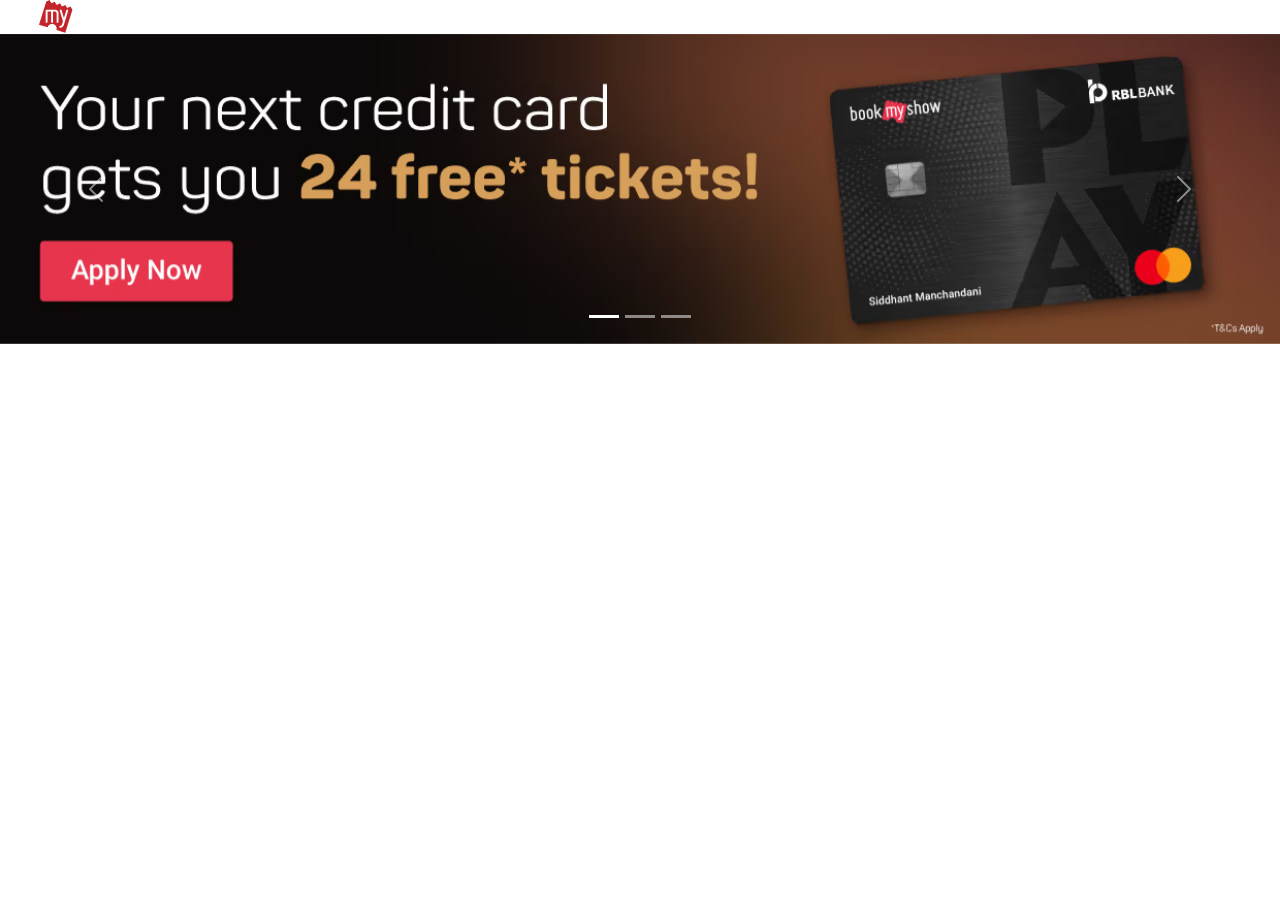
==== 15.10.24/bookmyshowclone/index.html @ 96a2f4d5 "bms work" ====
<!DOCTYPE html>
<html lang="en">
<head>
    <meta charset="UTF-8">
    <meta name="viewport" content="width=device-width, initial-scale=1.0">
      <link href="https://cdn.jsdelivr.net/npm/bootstrap@5.3.3/dist/css/bootstrap.min.css" rel="stylesheet">
  <script src="https://cdn.jsdelivr.net/npm/bootstrap@5.3.3/dist/js/bootstrap.bundle.min.js"></script>
    <title>Document</title>
</head>
<body bgcolor="black">
    <img src="images/logo.svg" alt="">
    <!-- Carousel -->
<div id="demo" class="carousel slide" data-bs-ride="carousel">

  <!-- Indicators/dots -->
  <div class="carousel-indicators">
    <button type="button" data-bs-target="#demo" data-bs-slide-to="0" class="active"></button>
    <button type="button" data-bs-target="#demo" data-bs-slide-to="1"></button>
    <button type="button" data-bs-target="#demo" data-bs-slide-to="2"></button>
  </div>
  
  <!-- The slideshow/carousel -->
  <div class="carousel-inner">
    <div class="carousel-item active">
      <img src="images/car1.jpg" alt="Los Angeles" class="d-block" style="width:100%">
    </div>
    <div class="carousel-item">
      <img src="images/car2.jpg" alt="Chicago" class="d-block" style="width:100%">
    </div>
    <div class="carousel-item">
      <img src="images/car3.jpg" alt="New York" class="d-block" style="width:100%">
    </div>
  </div>
  
  <!-- Left and right controls/icons -->
  <button class="carousel-control-prev" type="button" data-bs-target="#demo" data-bs-slide="prev">
    <span class="carousel-control-prev-icon"></span>
  </button>
  <button class="carousel-control-next" type="button" data-bs-target="#demo" data-bs-slide="next">
    <span class="carousel-control-next-icon"></span>
  </button>
</div>

</body>
</html>
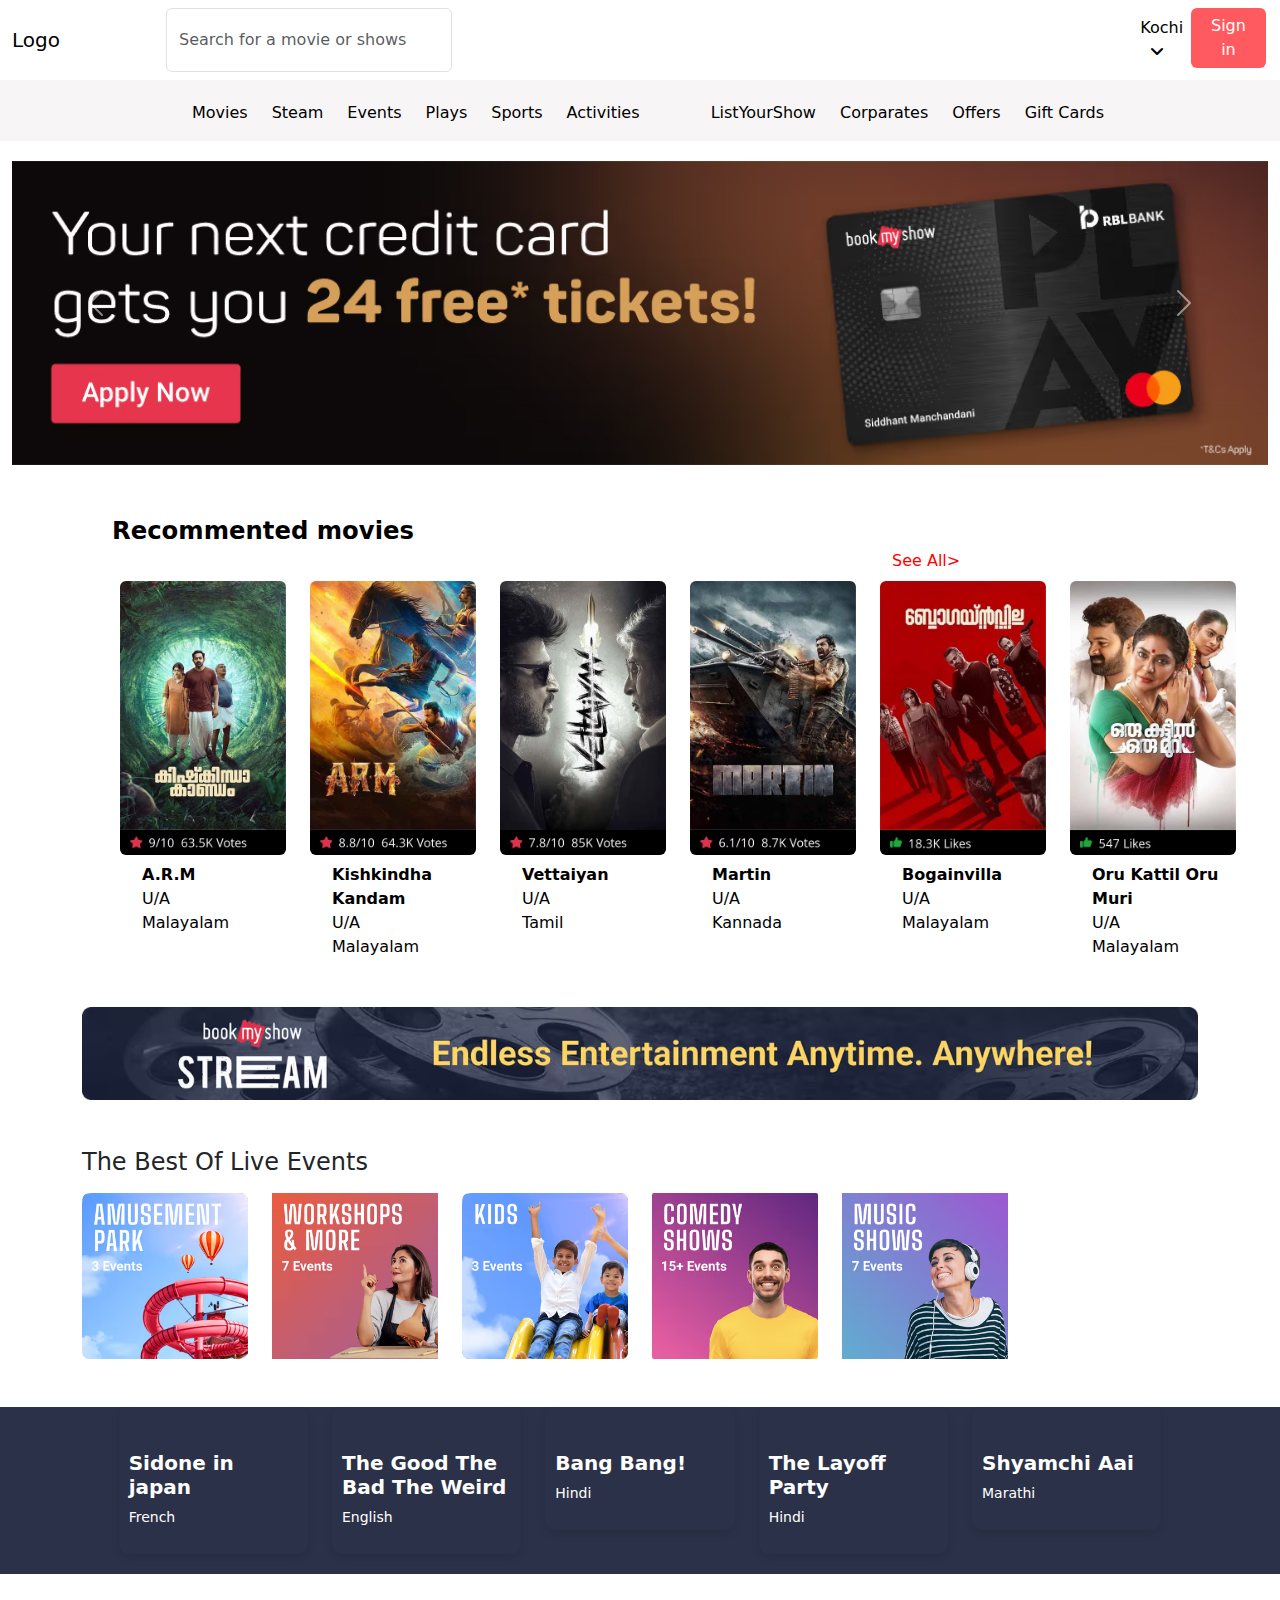
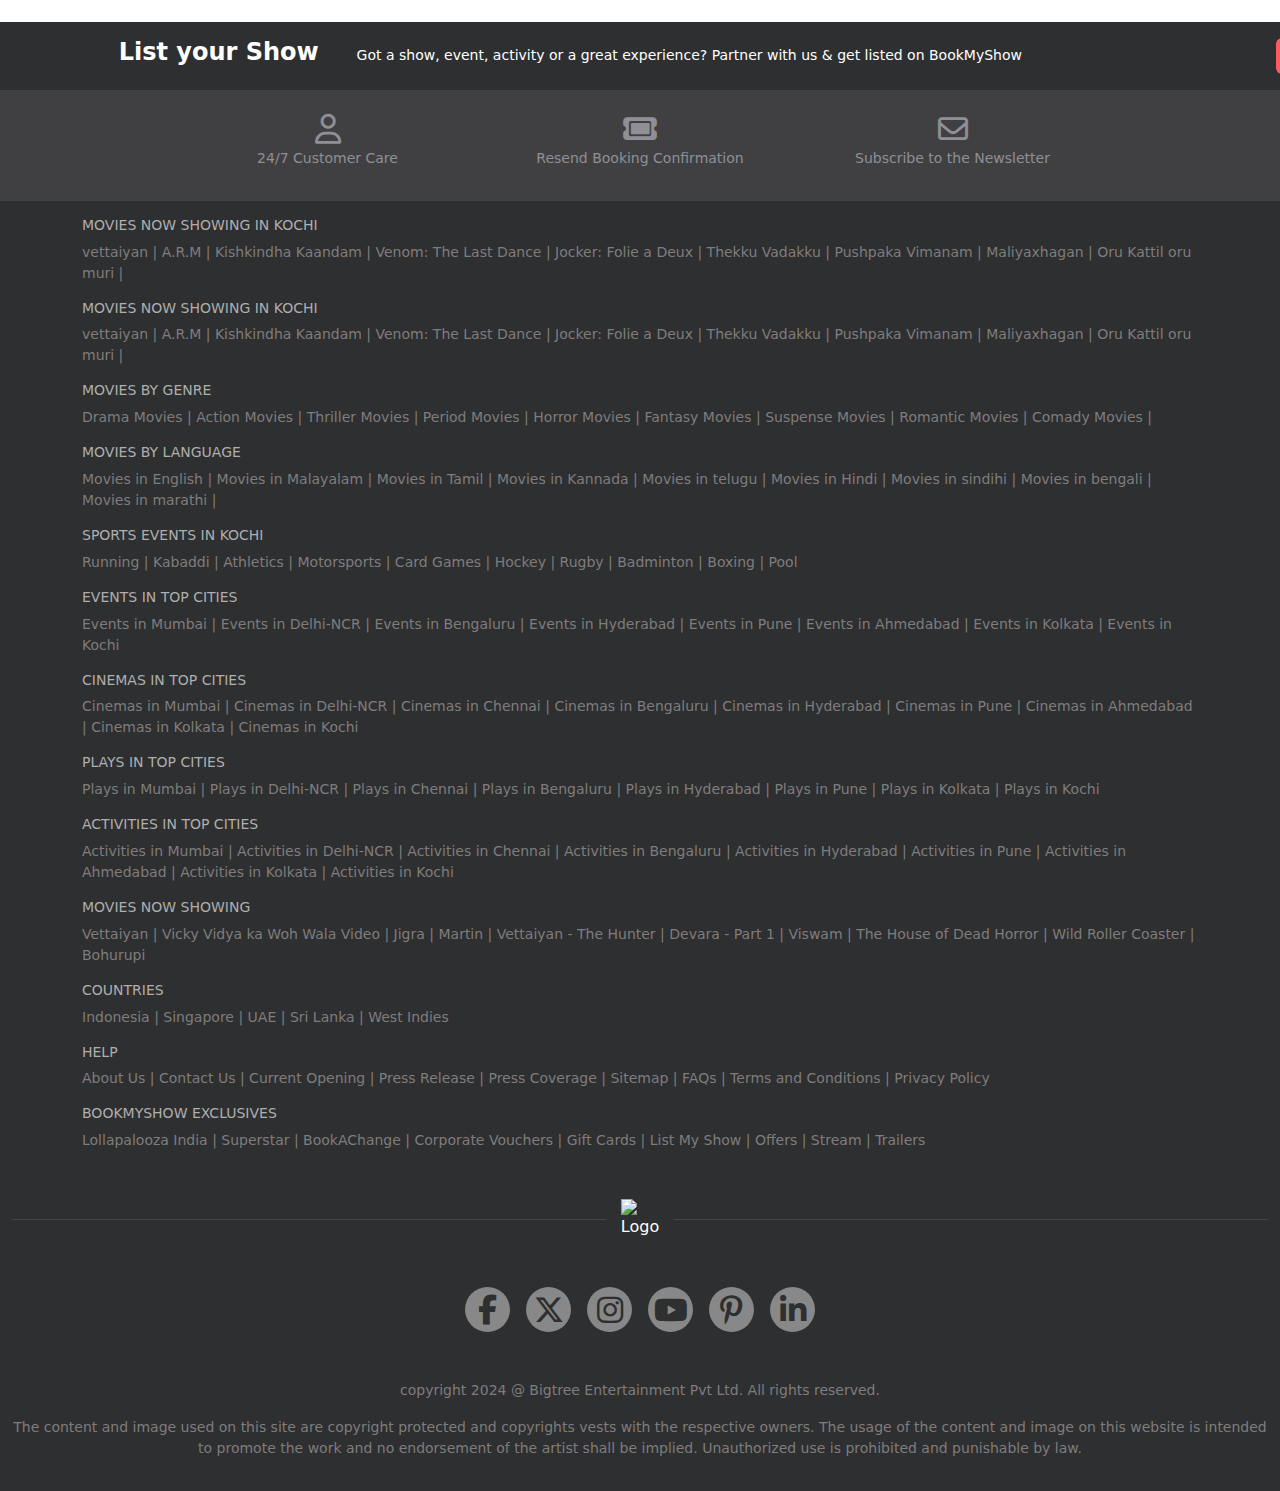
==== commit 3e25d1a7: "bms work" ====
--- a/15.10.24/bookmyshowclone/index.html
+++ b/15.10.24/bookmyshowclone/index.html
@@ -3,36 +3,112 @@
 <head>
     <meta charset="UTF-8">
     <meta name="viewport" content="width=device-width, initial-scale=1.0">
-      <link href="https://cdn.jsdelivr.net/npm/bootstrap@5.3.3/dist/css/bootstrap.min.css" rel="stylesheet">
-  <script src="https://cdn.jsdelivr.net/npm/bootstrap@5.3.3/dist/js/bootstrap.bundle.min.js"></script>
-    <title>Document</title>
+    <title>BOOK MY SHOW DEMO</title>
+    <link href="https://cdn.jsdelivr.net/npm/bootstrap@5.3.3/dist/css/bootstrap.min.css" rel="stylesheet">
+
+    <script src="https://cdn.jsdelivr.net/npm/bootstrap@5.3.3/dist/js/bootstrap.bundle.min.js"></script>
+    
+    <link rel="stylesheet" href="https://cdnjs.cloudflare.com/ajax/libs/font-awesome/6.6.0/css/all.min.css">
+
+    <link rel="stylesheet" href="./style.css">
 </head>
-<body bgcolor="black">
-    <img src="images/logo.svg" alt="">
-    <!-- Carousel -->
-<div id="demo" class="carousel slide" data-bs-ride="carousel">
-
-  <!-- Indicators/dots -->
-  <div class="carousel-indicators">
-    <button type="button" data-bs-target="#demo" data-bs-slide-to="0" class="active"></button>
-    <button type="button" data-bs-target="#demo" data-bs-slide-to="1"></button>
-    <button type="button" data-bs-target="#demo" data-bs-slide-to="2"></button>
-  </div>
-  
-  <!-- The slideshow/carousel -->
+<body>
+
+<nav class="navbar navbar-expand-sm navbar-dark bg-gray">
+  <div class="container-fluid">
+    <a class="navbar-brand" href="javascript:void(0)" style="color:black">Logo</a>
+    <button class="navbar-toggler" type="button" data-bs-toggle="collapse" data-bs-target="#mynavbar">
+      <span class="navbar-toggler-icon"></span>
+    </button>
+    <div class="collapse navbar-collapse" id="mynavbar">
+      <ul class="navbar-nav me-auto">
+        <form class="d-flex" style="width:400px;padding-left: 90px;">
+          <input class="form-control me-2" type="text" placeholder="Search for a movie or shows">
+        </form>
+        <li class="nav-item">
+          <a class="nav-link" href="javascript:void(0)"  style="color:black;padding-left: 680px;">Kochi<i class="fa-solid fa-angle-down" style="padding-left: 10px;"></i></a>
+        </li>
+      <div style="padding-right:20px">
+      <button class="btn btn-danger" type="button">Sign in</button>
+      </div>
+      <div><i class="fa-solid fa-bars"></i></div>
+    </ul>
+    </div>
+  </div>
+</nav>
+
+<nav id="nav2" class=" second-navbar d-none d-md-block" style="background-color: rgb(247, 245, 245);">
+  <div id="navrow" class="row container  pt-2">
+      <div class="col-auto ">
+          <a class="text-decoration-none" href="#">
+              <p class="text-black">Movies</p>
+          </a>
+      </div>
+      <div class="col-auto">
+          <a class="text-decoration-none" href="#">
+              <p class="text-black">Steam</p>
+          </a>
+      </div>
+      <div class="col-auto">
+          <a class="text-decoration-none" href="#">
+              <p class="text-black">Events</p>
+          </a>
+      </div>
+      <div class="col-auto">
+          <a class="text-decoration-none" href="#">
+              <p class="text-black">Plays</p>
+          </a>
+      </div>
+      <div class="col-auto">
+          <a class="text-decoration-none" href="#">
+              <p class="text-black">Sports</p>
+          </a>
+      </div>
+      <div class="col-auto">
+          <a class="text-decoration-none" href="#">
+              <p class="text-black">Activities</p>
+          </a>
+      </div>
+
+
+      <div id="navrow2" class="col-auto ms-auto">
+          <a class="text-decoration-none" href="#">
+              <p class="text-black">ListYourShow</p>
+          </a>
+      </div>
+      <div class="col-auto">
+          <a class="text-decoration-none" href="#">
+              <p class="text-black">Corparates</p>
+          </a>
+      </div>
+      <div class="col-auto">
+          <a class="text-decoration-none" href="#">
+              <p class="text-black">Offers</p>
+          </a>
+      </div>
+      <div class="col-auto">
+          <a class="text-decoration-none" href="#">
+              <p class="text-black">Gift Cards</p>
+          </a>
+      </div>
+  </div>
+</nav>
+
+
+<div id="demo" class="carousel slide container-fluid rounded-carousel" data-bs-ride="carousel" data-bs-interval="1500" style="width: 100%;padding-top: 20px;">
+
   <div class="carousel-inner">
     <div class="carousel-item active">
-      <img src="images/car1.jpg" alt="Los Angeles" class="d-block" style="width:100%">
+      <img src="./images/cor1.jpg" alt="#1" class="d-block" style="width:100%">
     </div>
     <div class="carousel-item">
-      <img src="images/car2.jpg" alt="Chicago" class="d-block" style="width:100%">
+      <img src="./images/cor2.jpg" alt="#2" class="d-block" style="width:100%">
     </div>
     <div class="carousel-item">
-      <img src="images/car3.jpg" alt="New York" class="d-block" style="width:100%">
+      <img src="./images/cor3.jpg" alt="#3" class="d-block" style="width:100%">
     </div>
   </div>
   
-  <!-- Left and right controls/icons -->
   <button class="carousel-control-prev" type="button" data-bs-target="#demo" data-bs-slide="prev">
     <span class="carousel-control-prev-icon"></span>
   </button>
@@ -41,5 +117,329 @@
   </button>
 </div>
 
+<div class="container container-fluid mt-5 my-5" style="margin-left: 100px;">
+  <b id="text" class="text-black" style="font-size: 1.9vw;">Recommented movies</b>
+  <a href="" style="padding-left: 780px;text-decoration: none;color: red;">See All></a>
+    <div class="row ">
+      <div class="col-md-2">
+        <a href="sec.html"><img src="./images/mv1.jpg" class="rounded img-fluid m-2" width="100%" alt=""></a>
+        <a href="" style="text-decoration: none;color: black;"><figcaption style="padding-left: 30px;"><b>A.R.M</b> <br> U/A <br> Malayalam</figcaption></a>
+      </div>
+      <div class="col-md-2" >
+        <a href="#"><img src="./images/mv2.jpg" class="rounded img-fluid m-2" width="100%" alt=""></a>
+        <a href="" style="text-decoration: none;color: black;"><figcaption style="padding-left: 30px;"><b>Kishkindha Kandam</b> <br> U/A <br> Malayalam</figcaption></a>
+      </div>
+      <div class="col-md-2">
+        <a href="#"><img src="./images/mv3.jpg" class="rounded img-fluid m-2" width="100%" alt=""></a>
+        <a href="" style="text-decoration: none;color: black;"><figcaption style="padding-left: 30px;"><b>Vettaiyan</b> <br> U/A <br> Tamil</figcaption></a>
+      </div>
+      <div class="col-md-2">
+        <a href="#"><img src="./images/mv4.jpg" class="rounded img-fluid m-2" width="100%" alt=""></a>
+        <a href="" style="text-decoration: none;color: black;"><figcaption style="padding-left: 30px;"><b>Martin</b> <br> U/A <br> Kannada</figcaption></a>
+      </div>
+      <div class="col-md-2">
+        <a href="#"><img src="./images/mv5.jpg" class="rounded img-fluid m-2" width="100%" alt=""></a>
+        <a href="" style="text-decoration: none;color: black;"><figcaption style="padding-left: 30px;"><b>Bogainvilla</b> <br> U/A <br> Malayalam</figcaption></a>
+      </div>
+      <div class="col-md-2">
+        <a href="#"><img src="./images/mv6.avif" class="rounded img-fluid m-2" width="100%" alt=""></a>
+        <a href="" style="text-decoration: none;color: black;"><figcaption style="padding-left: 30px;"><b>Oru Kattil Oru Muri</b> <br> U/A <br> Malayalam</figcaption></a>
+      </div>
+    </div> 
+</div>
+
+ <div class="container container-fluid my-4">
+  <img class="img-fluid" src="images/stream.png" alt="">
+</div>
+<div class="container container-fluid my-5">
+  <h4>The Best Of Live Events</h4>
+  <div class="row">
+      <div class="col-md-2 mt-2" >
+          <img width="100%" src="images/best1.avif" alt="">
+      </div>
+      <div class="col-md-2 mt-2">
+          <img width="100%" src="images/best2.avif" alt="">
+      </div>
+      <div class="col-md-2 mt-2">
+          <img width="100%" src="images/best3.avif" alt="">
+      </div>
+      <div class="col-md-2 mt-2">
+          <img width="100%" src="images/best4.avif" alt="">
+      </div>
+      <div class="col-md-2 mt-2">
+          <img width="100%" src="images/best5.avif" alt="">
+      </div>
+  </div>
+</div>
+<div id="premi" class="container-fluid my-5 d-flex flex-column ">
+  <img id="pre" class="img-fluid" src="images/prem.png" alt="">
+
+  <div class="row justify-content-center">
+      <div class="col-md-2">
+          <div class="movie-card">
+              <img src="img/pr1.avif" alt="">
+              <div id="mov" class="movie-details">
+                  <h5 class="movie-title">Sidone in japan</h5>
+                  <p id="mov" class="movie-genre">French</p>
+              </div>
+          </div>
+      </div>
+      <div class="col-md-2">
+          <div class="movie-card">
+              <img src="img/pr2.avif" alt="">
+              <div  class="movie-details">
+                  <h5 id="mov" class="movie-title">The Good The Bad The Weird</h5>
+                  <p id="mov" class="movie-genre">English</p>
+              </div>
+          </div>
+      </div>
+      <div class="col-md-2">
+          <div class="movie-card">
+              <img src="img/pr3.avif" alt="">
+              <div class="movie-details">
+                  <h5 id="mov" class="movie-title">Bang Bang!</h5>
+                  <p id="mov" class="movie-genre">Hindi</p>
+              </div>
+          </div>
+      </div>
+      <div class="col-md-2">
+          <div class="movie-card">
+              <img src="img/pr4.avif" alt="">
+              <div class="movie-details">
+                  <h5 id="mov" class="movie-title">The Layoff Party</h5>
+                  <p id="mov" class="movie-genre">Hindi</p>
+              </div>
+          </div>
+      </div>
+      <div class="col-md-2">
+          <div class="movie-card">
+              <img src="img/pr5.avif" alt="">
+              <div class="movie-details">
+                  <h5 id="mov" class="movie-title">Shyamchi Aai</h5>
+                  <p id="mov" class="movie-genre">Marathi</p>
+              </div>
+          </div>
+      </div>
+  </div>
+</div>
+
+
+<footer style="overflow-y: hidden;" class="footer py-3 d-none d-md-block">
+  <div class="container-fluid">
+    <div class="row justify-content-center text-center text-md-start">
+      <div class="col-md-10">
+        <p class="text-white" style="white-space: nowrap;">
+          <a href="#" class=" footer-logo text-white fw-bold text-decoration-none"><img src="img/icon1.png" alt="">List your Show &nbsp; &nbsp;</a> 
+          Got a show, event, activity or a great experience? Partner with us & get listed on BookMyShow 
+          <a id="contact"  href="#" class="btn btn-danger ">Contact today! </a>
+      </p>
+      </div>
+
+<div id="row" class="row justify-content-center">
+  <div class="icon-box col-12 col-md-4 col-lg-3 mb-3 text-center ">
+    <i style="font-size: 30px;padding-top: 20px;" class="fa-regular fa-user fa-xm my-1 "></i>
+    <p class="">24/7 Customer Care</p>
+  </div>
+  <div class="icon-box col-12 col-md-4 col-lg-3 mb-3 text-center">
+    <i style="font-size: 30px;padding-top: 20px;" class="fa-solid fa-ticket my-1"></i>
+    <p >Resend Booking Confirmation</p>
+  </div>
+  <div class="icon-box col-12 col-md-4 col-lg-3 mb-3 text-center">
+    <i style="font-size: 30px;padding-top: 20px;" class="fa-regular fa-envelope my-1"></i>
+    <p >Subscribe to the Newsletter</p>
+  </div>
+</div>
+</div>
+<div class="container mt-3">
+<h4 id="heading">MOVIES NOW SHOWING IN KOCHI</h4>
+<p class="para"><a id="text1" href="">vettaiyan</a> |
+<a id="text1" href="">A.R.M</a> |
+<a id="text1" href="">Kishkindha Kaandam</a> |
+<a id="text1" href="">Venom: The Last Dance</a> |
+<a id="text1" href="">Jocker: Folie a Deux</a> |
+<a id="text1" href="">Thekku Vadakku</a> |
+<a id="text1" href="">Pushpaka Vimanam</a> |
+<a id="text1" href="">Maliyaxhagan</a> |
+<a id="text1" href="">Oru Kattil oru muri</a> |
+</p>
+</div>
+<div class="container mt-3">
+<h4 id="heading">MOVIES NOW SHOWING IN KOCHI</h4>
+<p class="para"><a id="text1" href="">vettaiyan</a> |
+<a id="text1" href="">A.R.M</a> |
+<a id="text1" href="">Kishkindha Kaandam</a> |
+<a id="text1" href="">Venom: The Last Dance</a> |
+<a id="text1" href="">Jocker: Folie a Deux</a> |
+<a id="text1" href="">Thekku Vadakku</a> |
+<a id="text1" href="">Pushpaka Vimanam</a> |
+<a id="text1" href="">Maliyaxhagan</a> |
+<a id="text1" href="">Oru Kattil oru muri</a> |
+</p>
+</div>
+<div class="container mt-3">
+<h4 id="heading">MOVIES BY GENRE</h4>
+<p class="para"><a id="text1" href="">Drama Movies</a> |
+<a id="text1" href="">Action Movies</a> |
+<a id="text1" href="">Thriller Movies</a> |
+<a id="text1" href="">Period Movies</a> |
+<a id="text1" href="">Horror Movies</a> |
+<a id="text1" href="">Fantasy Movies</a> |
+<a id="text1" href="">Suspense Movies</a> |
+<a id="text1" href="">Romantic Movies</a> |
+<a id="text1" href="">Comady Movies</a> |
+</p>
+</div>
+<div class="container mt-3">
+<h4 id="heading">MOVIES BY LANGUAGE</h4>
+<p class="para"><a id="text1" href="">Movies in English</a> |
+<a id="text1" href="">Movies in Malayalam</a> |
+<a id="text1" href="">Movies in Tamil</a> |
+<a id="text1" href="">Movies in Kannada</a> |
+<a id="text1" href="">Movies in telugu</a> |
+<a id="text1" href="">Movies in Hindi</a> |
+<a id="text1" href="">Movies in sindihi</a> |
+<a id="text1" href="">Movies in bengali</a> |
+<a id="text1" href="">Movies in marathi</a> |
+</p>
+</div>
+<div class="container mt-3">
+<h4 id="heading">SPORTS EVENTS IN KOCHI</h4>
+<p class="para">
+  <a href="" id="text1">Running</a> |
+  <a href="" id="text1">Kabaddi</a> |
+  <a href="" id="text1">Athletics</a> |
+  <a href="" id="text1">Motorsports</a> |
+  <a href="" id="text1">Card Games</a> |
+  <a href="" id="text1">Hockey</a> |
+  <a href="" id="text1">Rugby</a> |
+  <a href="" id="text1">Badminton</a> |
+  <a href="" id="text1">Boxing</a> |
+  <a href="" id="text1">Pool</a>
+</p>
+
+<h4 id="heading">EVENTS IN TOP CITIES</h4>
+<p class="para">
+  <a href="" id="text1">Events in Mumbai</a> |
+  <a href="" id="text1">Events in Delhi-NCR</a> |
+  <a href="" id="text1">Events in Bengaluru</a> |
+  <a href="" id="text1">Events in Hyderabad</a> |
+  <a href="" id="text1">Events in Pune</a> |
+  <a href="" id="text1">Events in Ahmedabad</a> |
+  <a href="" id="text1">Events in Kolkata</a> |
+  <a href="" id="text1">Events in Kochi</a>
+</p>
+
+<h4 id="heading">CINEMAS IN TOP CITIES</h4>
+<p class="para">
+  <a href="" id="text1">Cinemas in Mumbai</a> |
+  <a href="" id="text1">Cinemas in Delhi-NCR</a> |
+  <a href="" id="text1">Cinemas in Chennai</a> |
+  <a href="" id="text1">Cinemas in Bengaluru</a> |
+  <a href="" id="text1">Cinemas in Hyderabad</a> |
+  <a href="" id="text1">Cinemas in Pune</a> |
+  <a href="" id="text1">Cinemas in Ahmedabad</a> |
+  <a href="" id="text1">Cinemas in Kolkata</a> |
+  <a href="" id="text1">Cinemas in Kochi</a>
+</p>
+
+<h4 id="heading">PLAYS IN TOP CITIES</h4>
+<p class="para">
+  <a href="" id="text1">Plays in Mumbai</a> |
+  <a href="" id="text1">Plays in Delhi-NCR</a> |
+  <a href="" id="text1">Plays in Chennai</a> |
+  <a href="" id="text1">Plays in Bengaluru</a> |
+  <a href="" id="text1">Plays in Hyderabad</a> |
+  <a href="" id="text1">Plays in Pune</a> |
+  <a href="" id="text1">Plays in Kolkata</a> |
+  <a href="" id="text1">Plays in Kochi</a>
+</p>
+
+<h4 id="heading">ACTIVITIES IN TOP CITIES</h4>
+<p class="para">
+  <a href="" id="text1">Activities in Mumbai</a> |
+  <a href="" id="text1">Activities in Delhi-NCR</a> |
+  <a href="" id="text1">Activities in Chennai</a> |
+  <a href="" id="text1">Activities in Bengaluru</a> |
+  <a href="" id="text1">Activities in Hyderabad</a> |
+  <a href="" id="text1">Activities in Pune</a> |
+  <a href="" id="text1">Activities in Ahmedabad</a> |
+  <a href="" id="text1">Activities in Kolkata</a> |
+  <a href="" id="text1">Activities in Kochi</a>
+</p>
+
+<h4 id="heading">MOVIES NOW SHOWING</h4>
+<p class="para">
+  <a href="" id="text1">Vettaiyan</a> |
+  <a href="" id="text1">Vicky Vidya ka Woh Wala Video</a> |
+  <a href="" id="text1">Jigra</a> |
+  <a href="" id="text1">Martin</a> |
+  <a href="" id="text1">Vettaiyan - The Hunter</a> |
+  <a href="" id="text1">Devara - Part 1</a> |
+  <a href="" id="text1">Viswam</a> |
+  <a href="" id="text1">The House of Dead Horror</a> |
+  <a href="" id="text1">Wild Roller Coaster</a> |
+  <a href="" id="text1">Bohurupi</a>
+</p>
+
+<h4 id="heading">COUNTRIES</h4>
+<p class="para">
+  <a href="" id="text1">Indonesia</a> |
+  <a href="" id="text1">Singapore</a> |
+  <a href="" id="text1">UAE</a> |
+  <a href="" id="text1">Sri Lanka</a> |
+  <a href="" id="text1">West Indies</a>
+</p>
+
+<h4 id="heading">HELP</h4>
+<p class="para">
+  <a href="" id="text1">About Us</a> |
+  <a href="" id="text1">Contact Us</a> |
+  <a href="" id="text1">Current Opening</a> |
+  <a href="" id="text1">Press Release</a> |
+  <a href="" id="text1">Press Coverage</a> |
+  <a href="" id="text1">Sitemap</a> |
+  <a href="" id="text1">FAQs</a> |
+  <a href="" id="text1">Terms and Conditions</a> |
+  <a href="" id="text1">Privacy Policy</a>
+</p>
+
+<h4 id="heading">BOOKMYSHOW EXCLUSIVES</h4>
+<p class="para">
+  <a href="" id="text1">Lollapalooza India</a> |
+  <a href="" id="text1">Superstar</a> |
+  <a href="" id="text1">BookAChange</a> |
+  <a href="" id="text1">Corporate Vouchers</a> |
+  <a href="" id="text1">Gift Cards</a> |
+  <a href="" id="text1">List My Show</a> |
+  <a href="" id="text1">Offers</a> |
+  <a href="" id="text1">Stream</a> |
+  <a href="" id="text1">Trailers</a>
+</p>
+</div>
+<div class="line mt-5">
+<hr class="left-line">
+<img src="img/logo.svg" alt="Logo" class="logo">
+<hr class="right-line">
+</div>
+<div class=" social mt-5 d-flex justify-content-center ">
+<i id="social1" class="fa-brands fa-facebook-f mx-2"></i>
+  <i id="social1" class="fa-brands fa-x-twitter mx-2"></i>
+  <i id="social1" class="fa-brands fa-instagram mx-2"></i>
+  <i id="social1" class="fa-brands fa-youtube mx-2"></i>
+  <i id="social1" class="fa-brands fa-pinterest-p mx-2"></i>
+  <i id="social1" class="fa-brands fa-linkedin-in mx-2"></i>
+</p>
+</div>
+
+<div class="text-center  ">
+<p id="text2" class="mt-5 ">copyright 2024 @ Bigtree Entertainment Pvt Ltd. All rights reserved.</p>
+<p id="text2">The content and image used on this site are copyright protected and copyrights vests with the respective owners. The usage of the content and image on this website is intended to promote the work and no endorsement of the
+  artist shall be implied. Unauthorized use is prohibited and punishable by law.
+</p>
+
+</div>
+  </div>
+</footer>
+
 </body>
 </html>--- a/15.10.24/bookmyshowclone/style.css
+++ b/15.10.24/bookmyshowclone/style.css
@@ -0,0 +1,381 @@
+#navbar{
+    background-color: #eeeded;
+}
+#logo{
+    padding-left: 45%;    
+}
+#login{
+    position: absolute;
+    right: 15%;
+}
+#canva{
+    position: absolute;
+    right: 8%;
+}
+#kochi{
+    position: absolute;
+    right: 23%;
+}
+#search{
+    width: 100%;
+    height: 100%;
+    display: block;
+    border-radius: 5px;
+}
+#slogo{
+    position: absolute;
+    top: 20px;
+    left: 409px;
+    border: none;
+}
+#droplogo{
+    position: absolute;
+    top: 20px;
+    left: 13px;
+    border: none;
+}
+.text-black{
+    text-decoration: none;
+}
+#gift{
+    box-shadow: 0 5px 4px 0 rgba(0, 0, 0, 0.2), 0px 1px 0px 0 rgba(0, 0, 0, 0.19);
+}
+#noti:hover{
+    background-color: #eeeded;
+}
+#order{
+    color:rgba(0, 0, 0, 0.308);
+}
+#nav2{
+    background-color: rgb(245,245,245);
+    padding-top: 1%;
+}
+#navrow{
+    padding-left: 15%;
+}
+#rec{
+    margin-left: 14%;
+}
+#rev{
+    padding-right: 11115px;
+}
+.movie-card {
+    border-radius: 10px;
+    overflow: hidden;
+    margin-bottom: 20px;
+    position: relative;
+    box-shadow: 0 4px 8px rgba(0, 0, 0, 0.1);
+}
+.movie-card img {
+    width: 100%;
+    height: auto;
+    border-bottom: 3px solid #f8f9fa;
+}
+.movie-details {
+    padding: 10px;
+}
+.movie-title {
+    font-weight: bold;
+    margin-top: 10px;
+    text-decoration: none;
+}
+.movie-genre {
+    color: #6c757d;
+    font-size: 14px;
+    text-decoration: none;
+
+}
+.movie-stats {
+    position: absolute;
+    bottom: 0;
+    left: 0;
+    width: 100%;
+    background-color: rgba(0, 0, 0, 0.7);
+    color: white;
+    text-align: center;
+    padding: 5px 0;
+}
+.movie-stats span {
+    display: inline-block;
+    margin-right: 10px;
+}
+.movie-stats i {
+    margin-right: 5px;
+}
+#premi{
+    background-color: rgb(43,49,72);
+}
+#mov{
+    color: white;
+}
+#pre{
+    margin-left: 9%;
+}
+.search-card{
+    background-color:#fcfcfc;
+    border:1px solid #e1e1e1;
+    border-radius: 5px;
+    transition: transform 0.3s ease;
+}
+.search-card:hover{
+    transform: translateY(-5px);
+    box-shadow: 0 8px 16px rgba(0, 0, 0, 0.2);
+}
+.search-card h5{
+    font-weight: 600;
+}
+.search-card p{
+    color: #6c757d;
+    font-weight: 400;
+}
+
+
+#main1{
+    position: relative;
+    background-size: cover;
+    height: 500px;
+    background-image: url(img/arm.jpg);
+}
+#main1::before{
+    content: "";
+    position: absolute;
+    width: 100%;
+    height: 100%;
+    background-color: rgba(0, 0, 0, 0.526);
+    z-index: 1;
+}
+#main2{
+    position: relative;
+    z-index: 2;
+    left: 16%;
+
+}
+
+#arm{
+    position: relative;
+    opacity: 1;
+}
+
+  
+  .rating {
+    display: flex;
+    align-items: center;
+    margin-top: 10px;
+  }
+#star {
+    color: red;
+    font-size: 27px;
+  }
+  
+  .rating .score {
+    font-size: 1.5rem;
+    margin-left: 5px;
+  }
+  
+  .rating .votes {
+    font-size: 1rem;
+    margin-left: 10px;
+  }
+  
+  .rate-btn {
+    margin-left: 15px;
+    font-size: 0.9rem;
+  }
+  .moviedetail {
+    display: flex;
+    flex-wrap: wrap;
+    gap: 10px;
+  }
+  
+  .moviedetail span {
+    background-color: #333;
+    padding: 5px 10px;
+    border-radius: 5px;
+  }
+
+#main3{
+    position: relative;
+    z-index: 1;
+    top: -15%;
+    left: 6%;
+    opacity: 1;
+    color: white;
+}
+#rating{
+    background-color:rgb(51,51,51);
+    padding: 10px;
+    border-radius: 10px;
+}
+#ratebtn{
+    background-color: rgb(255, 255, 255);
+    color: black;
+}
+#lang{
+    background-color: white;
+    color: #000;
+    border-radius: 4px;
+}
+#book{
+    background-color: rgb(248, 35, 74);
+    color: white;
+    border-radius: 9px;
+    text-decoration: none;
+    padding: 15px 49px;
+    font-size: 17px;
+    position: relative;
+    top: 45px;  
+}
+#book:hover{
+    background-color:rgb(248,68,100);
+}
+#no{
+    color: rgb(248,68,100);
+}
+#no{
+    border: #6c757d79 1px solid;
+    padding: 15px 25px;
+    font-size: 16px;
+}
+#no1{
+    background-color: #d0d2d474;
+    padding: 5px;
+}
+#prev,
+#next {
+    background-color: #747774;
+    border-radius: 50%;
+    width: 25px;
+    height: 25px;
+    position: absolute;
+    top: 30%;
+    display: flex;
+    align-items: center;
+    justify-content: center;
+}
+
+#more{
+    text-decoration: none;
+    color: rgb(248,68,100);
+}
+#revbox{
+    border: 1px solid rgba(154, 150, 150, 0.614);
+    margin-left: 60px;
+}
+.footer {
+    background-color: #2d2f30;
+    color: white;
+    width: 100%;
+  }
+  
+  .footer a {
+    color: white;
+  }
+  
+  .footer-logo {
+    font-size: 24px;
+    line-height: 1.2;
+  }
+  
+  .footer-icon {
+    width: 30px;
+    height: 30px;
+  }
+  
+  .footer p {
+    font-size: 14px;
+  }
+  
+  .btn-danger {
+    background-color: #ff5a5f;
+    border: none;
+  }
+  
+  .btn-danger:hover {
+    background-color: #e04747;
+  }
+  #row{
+      background-color: rgb(64,64,67);
+  }
+  
+  
+  #row {
+    justify-content: center;
+    padding-left: 15px;
+    padding-right: 15px;
+  }
+  #icon{
+      margin-top: 20px;
+
+  }
+  #icon1{
+    /* font-size: 70px; */
+    color: rgb(27, 27, 75);  
+}
+
+
+.icon-box i, .icon-box p {
+    color: rgb(143, 143, 149); 
+}
+
+
+.icon-box:hover i, .icon-box:hover p {
+    color: rgb(250, 250, 251); 
+}
+
+
+
+  #contact{
+    margin-left: 250px;
+  }
+
+ #heading{
+     color: rgb(176, 174, 174);
+     font-size: 14px;
+ } 
+.para{
+    color: rgb(128, 124, 124);
+}
+#text1{
+    text-decoration: none;
+    color: rgb(128, 124, 124);
+}
+
+#text1:hover{
+    color: white;
+}
+
+.line {
+    display: flex;
+    align-items: center;
+    justify-content: center;
+    margin: 20px 0;
+}
+
+.left-line,
+.right-line {
+    border: none;
+    height: 1px;
+    background-color: #888;
+    width: 100%;
+}
+
+.logo {
+    margin: 0 15px;
+}
+#social1{
+    background-color: #888;
+    color: rgb(45,47,48);
+    border-radius: 50%;
+    width: 45px;
+    height: 45px;
+    display: flex;
+    align-items: center;
+    justify-content: center;
+    font-size: 30px;
+}
+#social1:hover{
+    background-color: white;
+}
+#text2{
+    color: rgb(128, 124, 124);
+}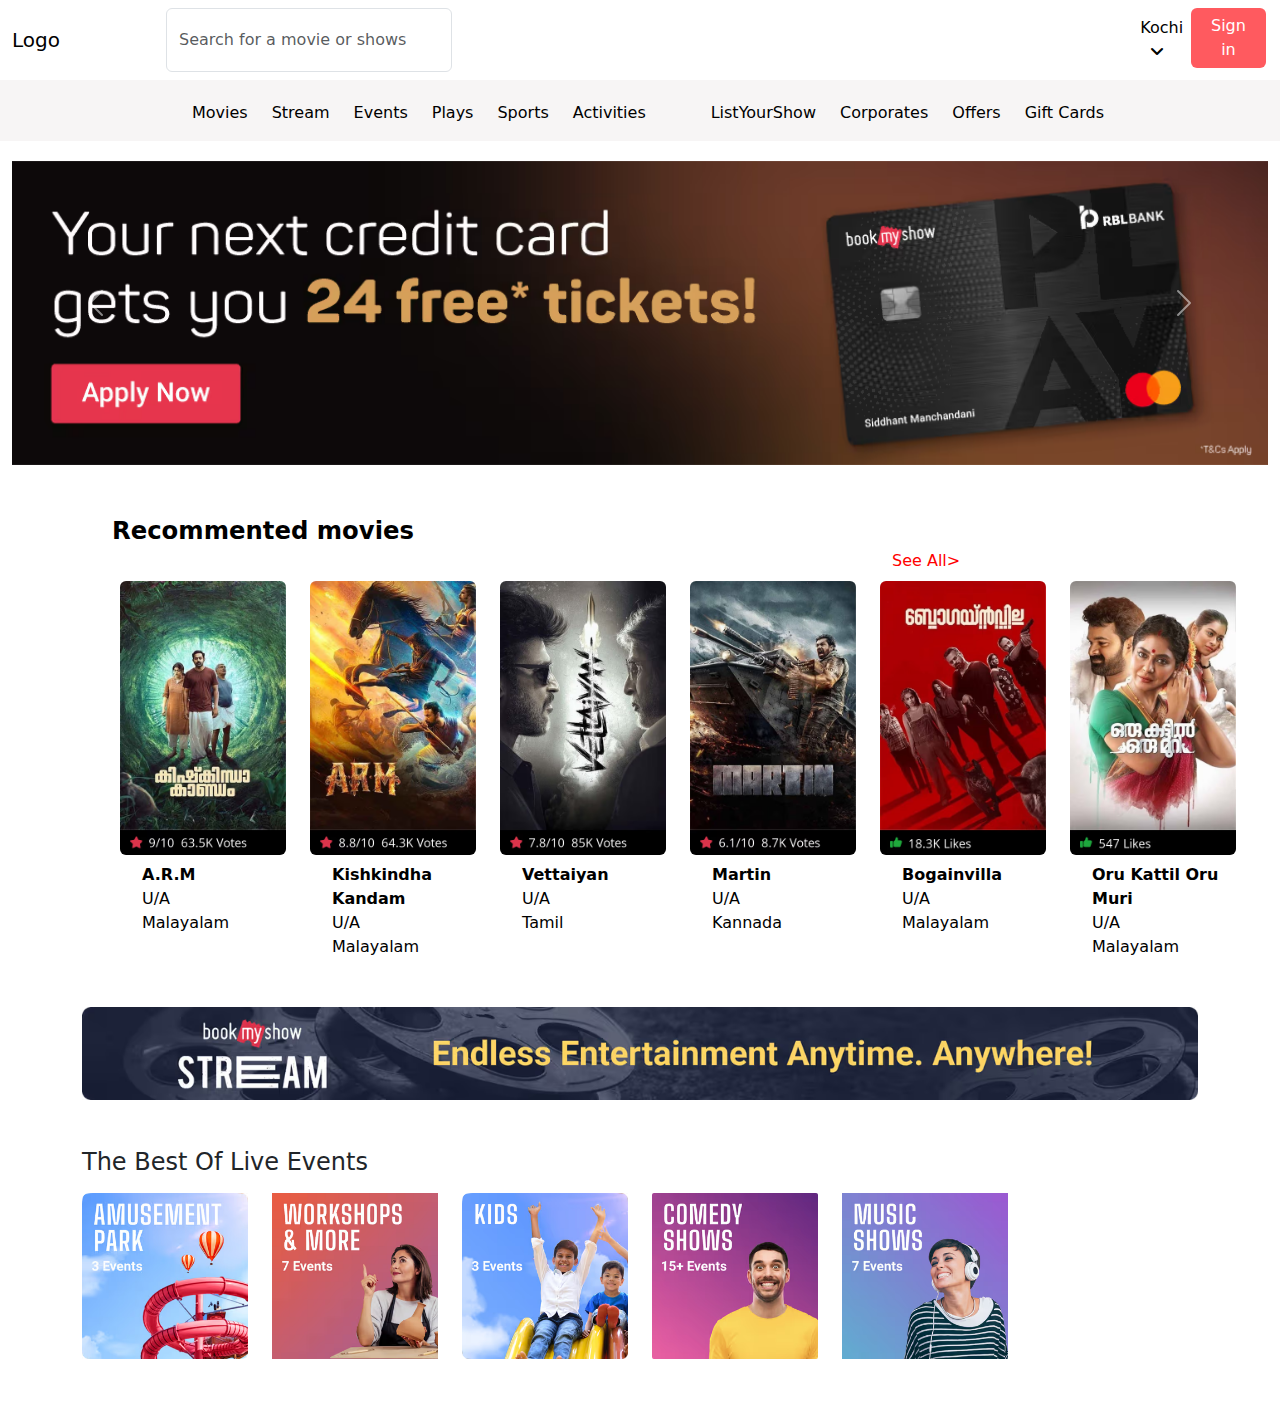
==== commit bd07fc25: "django student updates" ====
--- a/15.10.24/bookmyshowclone/index.html
+++ b/15.10.24/bookmyshowclone/index.html
@@ -46,7 +46,7 @@
       </div>
       <div class="col-auto">
           <a class="text-decoration-none" href="#">
-              <p class="text-black">Steam</p>
+              <p class="text-black">Stream</p>
           </a>
       </div>
       <div class="col-auto">
@@ -78,7 +78,7 @@
       </div>
       <div class="col-auto">
           <a class="text-decoration-none" href="#">
-              <p class="text-black">Corparates</p>
+              <p class="text-black">Corporates</p>
           </a>
       </div>
       <div class="col-auto">
@@ -171,275 +171,6 @@
       </div>
   </div>
 </div>
-<div id="premi" class="container-fluid my-5 d-flex flex-column ">
-  <img id="pre" class="img-fluid" src="images/prem.png" alt="">
-
-  <div class="row justify-content-center">
-      <div class="col-md-2">
-          <div class="movie-card">
-              <img src="img/pr1.avif" alt="">
-              <div id="mov" class="movie-details">
-                  <h5 class="movie-title">Sidone in japan</h5>
-                  <p id="mov" class="movie-genre">French</p>
-              </div>
-          </div>
-      </div>
-      <div class="col-md-2">
-          <div class="movie-card">
-              <img src="img/pr2.avif" alt="">
-              <div  class="movie-details">
-                  <h5 id="mov" class="movie-title">The Good The Bad The Weird</h5>
-                  <p id="mov" class="movie-genre">English</p>
-              </div>
-          </div>
-      </div>
-      <div class="col-md-2">
-          <div class="movie-card">
-              <img src="img/pr3.avif" alt="">
-              <div class="movie-details">
-                  <h5 id="mov" class="movie-title">Bang Bang!</h5>
-                  <p id="mov" class="movie-genre">Hindi</p>
-              </div>
-          </div>
-      </div>
-      <div class="col-md-2">
-          <div class="movie-card">
-              <img src="img/pr4.avif" alt="">
-              <div class="movie-details">
-                  <h5 id="mov" class="movie-title">The Layoff Party</h5>
-                  <p id="mov" class="movie-genre">Hindi</p>
-              </div>
-          </div>
-      </div>
-      <div class="col-md-2">
-          <div class="movie-card">
-              <img src="img/pr5.avif" alt="">
-              <div class="movie-details">
-                  <h5 id="mov" class="movie-title">Shyamchi Aai</h5>
-                  <p id="mov" class="movie-genre">Marathi</p>
-              </div>
-          </div>
-      </div>
-  </div>
-</div>
-
-
-<footer style="overflow-y: hidden;" class="footer py-3 d-none d-md-block">
-  <div class="container-fluid">
-    <div class="row justify-content-center text-center text-md-start">
-      <div class="col-md-10">
-        <p class="text-white" style="white-space: nowrap;">
-          <a href="#" class=" footer-logo text-white fw-bold text-decoration-none"><img src="img/icon1.png" alt="">List your Show &nbsp; &nbsp;</a> 
-          Got a show, event, activity or a great experience? Partner with us & get listed on BookMyShow 
-          <a id="contact"  href="#" class="btn btn-danger ">Contact today! </a>
-      </p>
-      </div>
-
-<div id="row" class="row justify-content-center">
-  <div class="icon-box col-12 col-md-4 col-lg-3 mb-3 text-center ">
-    <i style="font-size: 30px;padding-top: 20px;" class="fa-regular fa-user fa-xm my-1 "></i>
-    <p class="">24/7 Customer Care</p>
-  </div>
-  <div class="icon-box col-12 col-md-4 col-lg-3 mb-3 text-center">
-    <i style="font-size: 30px;padding-top: 20px;" class="fa-solid fa-ticket my-1"></i>
-    <p >Resend Booking Confirmation</p>
-  </div>
-  <div class="icon-box col-12 col-md-4 col-lg-3 mb-3 text-center">
-    <i style="font-size: 30px;padding-top: 20px;" class="fa-regular fa-envelope my-1"></i>
-    <p >Subscribe to the Newsletter</p>
-  </div>
-</div>
-</div>
-<div class="container mt-3">
-<h4 id="heading">MOVIES NOW SHOWING IN KOCHI</h4>
-<p class="para"><a id="text1" href="">vettaiyan</a> |
-<a id="text1" href="">A.R.M</a> |
-<a id="text1" href="">Kishkindha Kaandam</a> |
-<a id="text1" href="">Venom: The Last Dance</a> |
-<a id="text1" href="">Jocker: Folie a Deux</a> |
-<a id="text1" href="">Thekku Vadakku</a> |
-<a id="text1" href="">Pushpaka Vimanam</a> |
-<a id="text1" href="">Maliyaxhagan</a> |
-<a id="text1" href="">Oru Kattil oru muri</a> |
-</p>
-</div>
-<div class="container mt-3">
-<h4 id="heading">MOVIES NOW SHOWING IN KOCHI</h4>
-<p class="para"><a id="text1" href="">vettaiyan</a> |
-<a id="text1" href="">A.R.M</a> |
-<a id="text1" href="">Kishkindha Kaandam</a> |
-<a id="text1" href="">Venom: The Last Dance</a> |
-<a id="text1" href="">Jocker: Folie a Deux</a> |
-<a id="text1" href="">Thekku Vadakku</a> |
-<a id="text1" href="">Pushpaka Vimanam</a> |
-<a id="text1" href="">Maliyaxhagan</a> |
-<a id="text1" href="">Oru Kattil oru muri</a> |
-</p>
-</div>
-<div class="container mt-3">
-<h4 id="heading">MOVIES BY GENRE</h4>
-<p class="para"><a id="text1" href="">Drama Movies</a> |
-<a id="text1" href="">Action Movies</a> |
-<a id="text1" href="">Thriller Movies</a> |
-<a id="text1" href="">Period Movies</a> |
-<a id="text1" href="">Horror Movies</a> |
-<a id="text1" href="">Fantasy Movies</a> |
-<a id="text1" href="">Suspense Movies</a> |
-<a id="text1" href="">Romantic Movies</a> |
-<a id="text1" href="">Comady Movies</a> |
-</p>
-</div>
-<div class="container mt-3">
-<h4 id="heading">MOVIES BY LANGUAGE</h4>
-<p class="para"><a id="text1" href="">Movies in English</a> |
-<a id="text1" href="">Movies in Malayalam</a> |
-<a id="text1" href="">Movies in Tamil</a> |
-<a id="text1" href="">Movies in Kannada</a> |
-<a id="text1" href="">Movies in telugu</a> |
-<a id="text1" href="">Movies in Hindi</a> |
-<a id="text1" href="">Movies in sindihi</a> |
-<a id="text1" href="">Movies in bengali</a> |
-<a id="text1" href="">Movies in marathi</a> |
-</p>
-</div>
-<div class="container mt-3">
-<h4 id="heading">SPORTS EVENTS IN KOCHI</h4>
-<p class="para">
-  <a href="" id="text1">Running</a> |
-  <a href="" id="text1">Kabaddi</a> |
-  <a href="" id="text1">Athletics</a> |
-  <a href="" id="text1">Motorsports</a> |
-  <a href="" id="text1">Card Games</a> |
-  <a href="" id="text1">Hockey</a> |
-  <a href="" id="text1">Rugby</a> |
-  <a href="" id="text1">Badminton</a> |
-  <a href="" id="text1">Boxing</a> |
-  <a href="" id="text1">Pool</a>
-</p>
-
-<h4 id="heading">EVENTS IN TOP CITIES</h4>
-<p class="para">
-  <a href="" id="text1">Events in Mumbai</a> |
-  <a href="" id="text1">Events in Delhi-NCR</a> |
-  <a href="" id="text1">Events in Bengaluru</a> |
-  <a href="" id="text1">Events in Hyderabad</a> |
-  <a href="" id="text1">Events in Pune</a> |
-  <a href="" id="text1">Events in Ahmedabad</a> |
-  <a href="" id="text1">Events in Kolkata</a> |
-  <a href="" id="text1">Events in Kochi</a>
-</p>
-
-<h4 id="heading">CINEMAS IN TOP CITIES</h4>
-<p class="para">
-  <a href="" id="text1">Cinemas in Mumbai</a> |
-  <a href="" id="text1">Cinemas in Delhi-NCR</a> |
-  <a href="" id="text1">Cinemas in Chennai</a> |
-  <a href="" id="text1">Cinemas in Bengaluru</a> |
-  <a href="" id="text1">Cinemas in Hyderabad</a> |
-  <a href="" id="text1">Cinemas in Pune</a> |
-  <a href="" id="text1">Cinemas in Ahmedabad</a> |
-  <a href="" id="text1">Cinemas in Kolkata</a> |
-  <a href="" id="text1">Cinemas in Kochi</a>
-</p>
-
-<h4 id="heading">PLAYS IN TOP CITIES</h4>
-<p class="para">
-  <a href="" id="text1">Plays in Mumbai</a> |
-  <a href="" id="text1">Plays in Delhi-NCR</a> |
-  <a href="" id="text1">Plays in Chennai</a> |
-  <a href="" id="text1">Plays in Bengaluru</a> |
-  <a href="" id="text1">Plays in Hyderabad</a> |
-  <a href="" id="text1">Plays in Pune</a> |
-  <a href="" id="text1">Plays in Kolkata</a> |
-  <a href="" id="text1">Plays in Kochi</a>
-</p>
-
-<h4 id="heading">ACTIVITIES IN TOP CITIES</h4>
-<p class="para">
-  <a href="" id="text1">Activities in Mumbai</a> |
-  <a href="" id="text1">Activities in Delhi-NCR</a> |
-  <a href="" id="text1">Activities in Chennai</a> |
-  <a href="" id="text1">Activities in Bengaluru</a> |
-  <a href="" id="text1">Activities in Hyderabad</a> |
-  <a href="" id="text1">Activities in Pune</a> |
-  <a href="" id="text1">Activities in Ahmedabad</a> |
-  <a href="" id="text1">Activities in Kolkata</a> |
-  <a href="" id="text1">Activities in Kochi</a>
-</p>
-
-<h4 id="heading">MOVIES NOW SHOWING</h4>
-<p class="para">
-  <a href="" id="text1">Vettaiyan</a> |
-  <a href="" id="text1">Vicky Vidya ka Woh Wala Video</a> |
-  <a href="" id="text1">Jigra</a> |
-  <a href="" id="text1">Martin</a> |
-  <a href="" id="text1">Vettaiyan - The Hunter</a> |
-  <a href="" id="text1">Devara - Part 1</a> |
-  <a href="" id="text1">Viswam</a> |
-  <a href="" id="text1">The House of Dead Horror</a> |
-  <a href="" id="text1">Wild Roller Coaster</a> |
-  <a href="" id="text1">Bohurupi</a>
-</p>
-
-<h4 id="heading">COUNTRIES</h4>
-<p class="para">
-  <a href="" id="text1">Indonesia</a> |
-  <a href="" id="text1">Singapore</a> |
-  <a href="" id="text1">UAE</a> |
-  <a href="" id="text1">Sri Lanka</a> |
-  <a href="" id="text1">West Indies</a>
-</p>
-
-<h4 id="heading">HELP</h4>
-<p class="para">
-  <a href="" id="text1">About Us</a> |
-  <a href="" id="text1">Contact Us</a> |
-  <a href="" id="text1">Current Opening</a> |
-  <a href="" id="text1">Press Release</a> |
-  <a href="" id="text1">Press Coverage</a> |
-  <a href="" id="text1">Sitemap</a> |
-  <a href="" id="text1">FAQs</a> |
-  <a href="" id="text1">Terms and Conditions</a> |
-  <a href="" id="text1">Privacy Policy</a>
-</p>
-
-<h4 id="heading">BOOKMYSHOW EXCLUSIVES</h4>
-<p class="para">
-  <a href="" id="text1">Lollapalooza India</a> |
-  <a href="" id="text1">Superstar</a> |
-  <a href="" id="text1">BookAChange</a> |
-  <a href="" id="text1">Corporate Vouchers</a> |
-  <a href="" id="text1">Gift Cards</a> |
-  <a href="" id="text1">List My Show</a> |
-  <a href="" id="text1">Offers</a> |
-  <a href="" id="text1">Stream</a> |
-  <a href="" id="text1">Trailers</a>
-</p>
-</div>
-<div class="line mt-5">
-<hr class="left-line">
-<img src="img/logo.svg" alt="Logo" class="logo">
-<hr class="right-line">
-</div>
-<div class=" social mt-5 d-flex justify-content-center ">
-<i id="social1" class="fa-brands fa-facebook-f mx-2"></i>
-  <i id="social1" class="fa-brands fa-x-twitter mx-2"></i>
-  <i id="social1" class="fa-brands fa-instagram mx-2"></i>
-  <i id="social1" class="fa-brands fa-youtube mx-2"></i>
-  <i id="social1" class="fa-brands fa-pinterest-p mx-2"></i>
-  <i id="social1" class="fa-brands fa-linkedin-in mx-2"></i>
-</p>
-</div>
-
-<div class="text-center  ">
-<p id="text2" class="mt-5 ">copyright 2024 @ Bigtree Entertainment Pvt Ltd. All rights reserved.</p>
-<p id="text2">The content and image used on this site are copyright protected and copyrights vests with the respective owners. The usage of the content and image on this website is intended to promote the work and no endorsement of the
-  artist shall be implied. Unauthorized use is prohibited and punishable by law.
-</p>
-
-</div>
-  </div>
-</footer>
 
 </body>
 </html>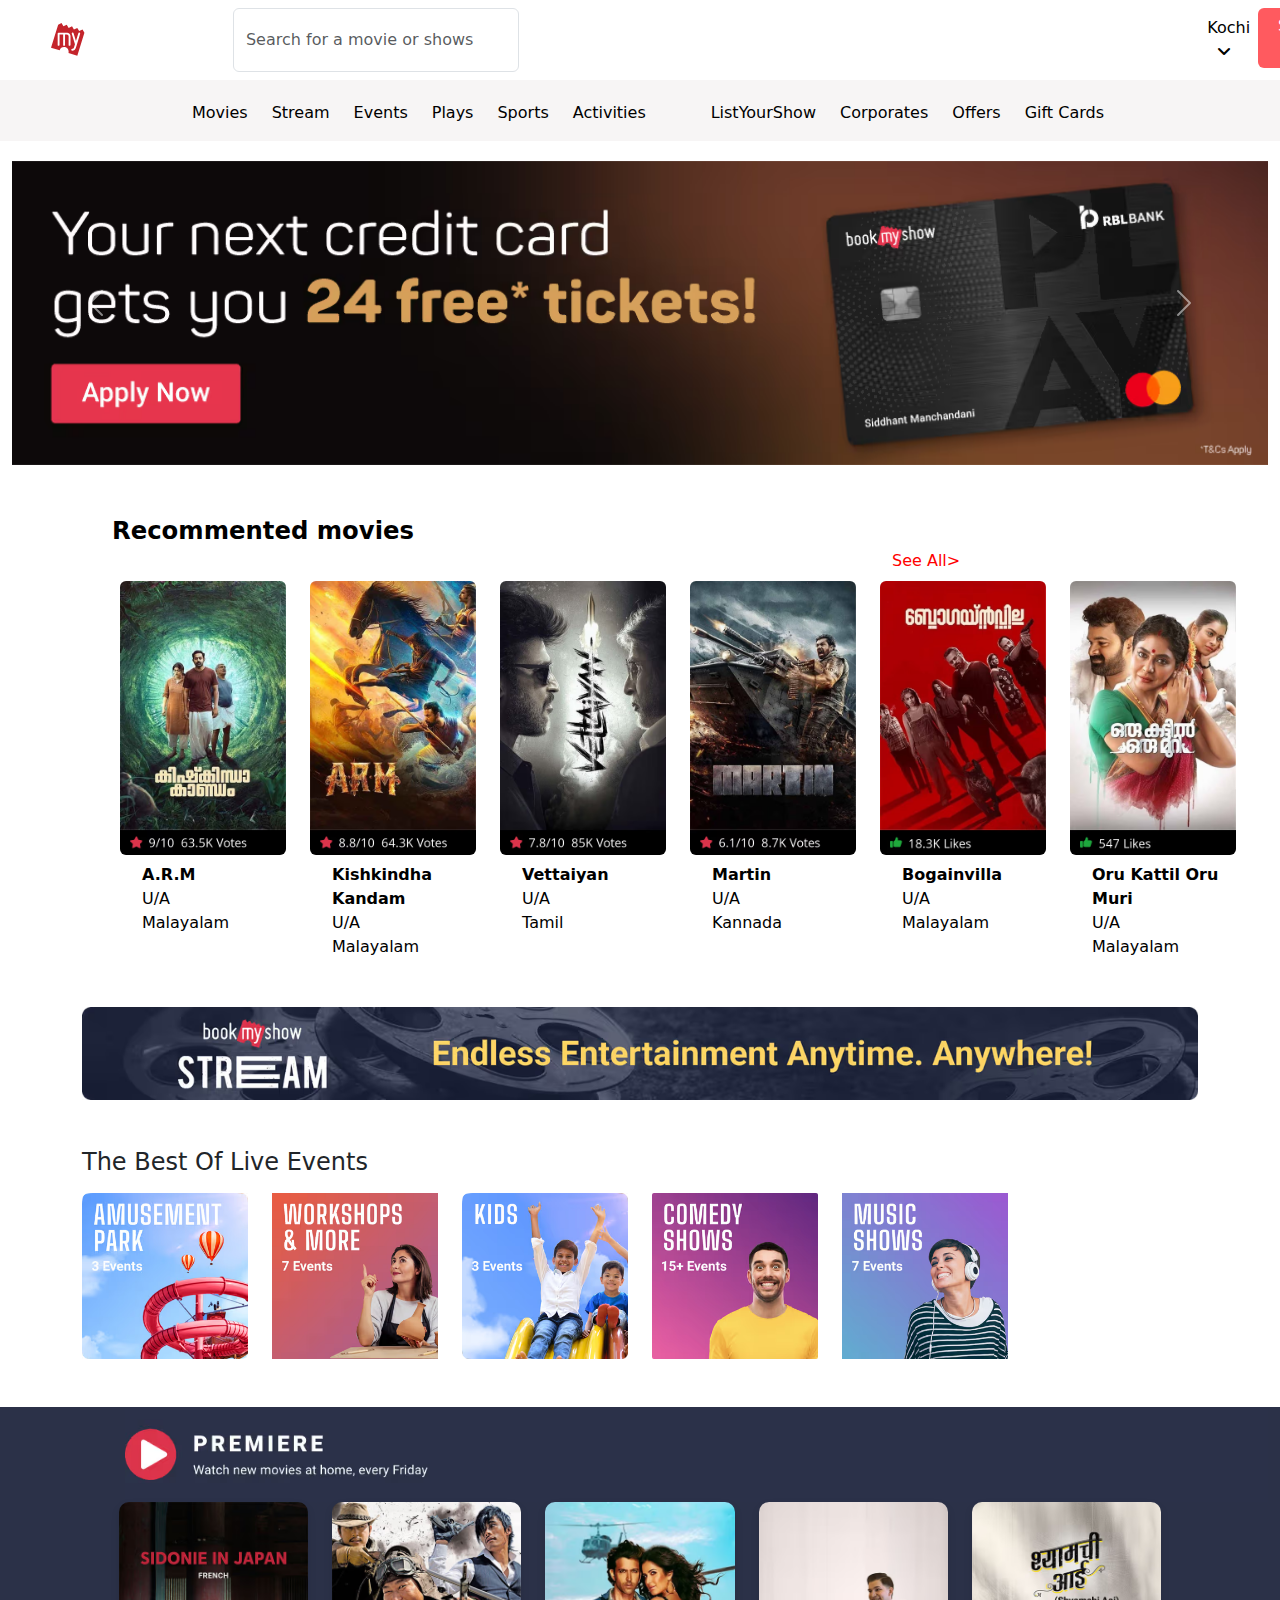
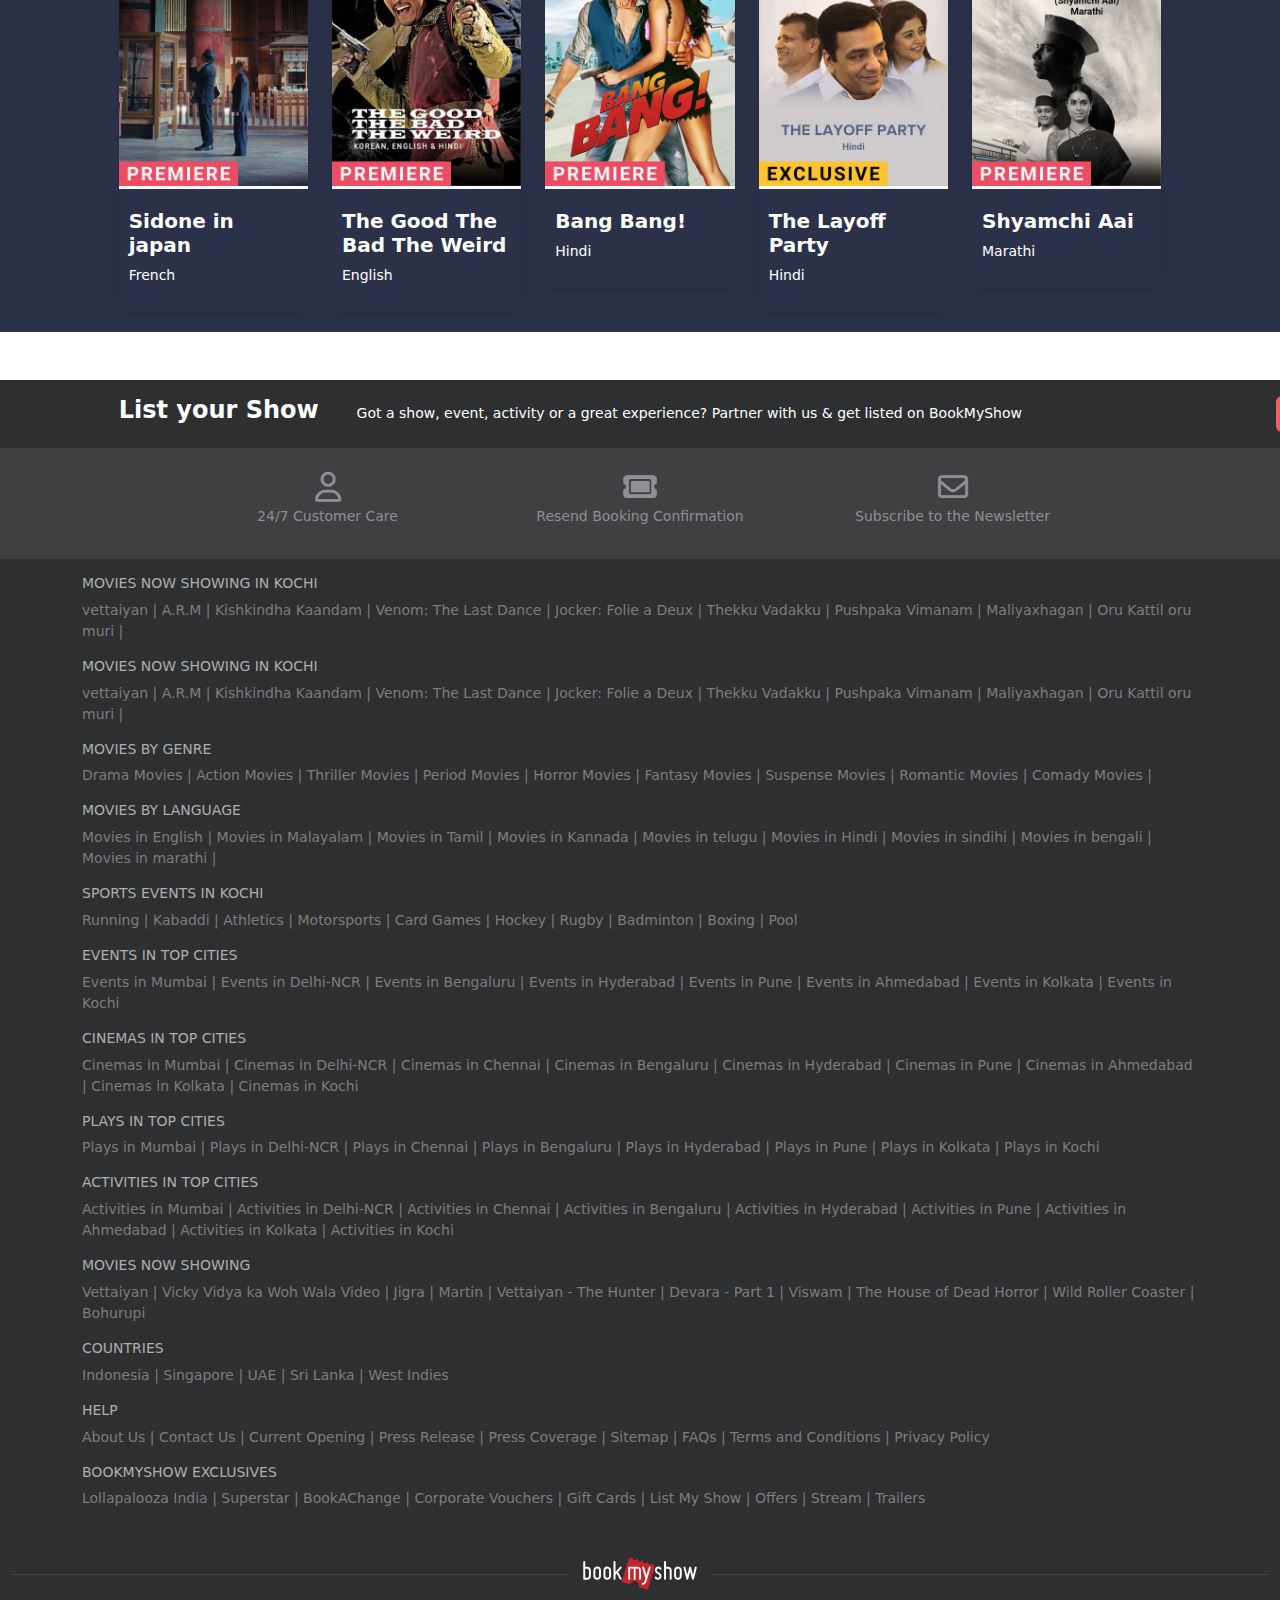
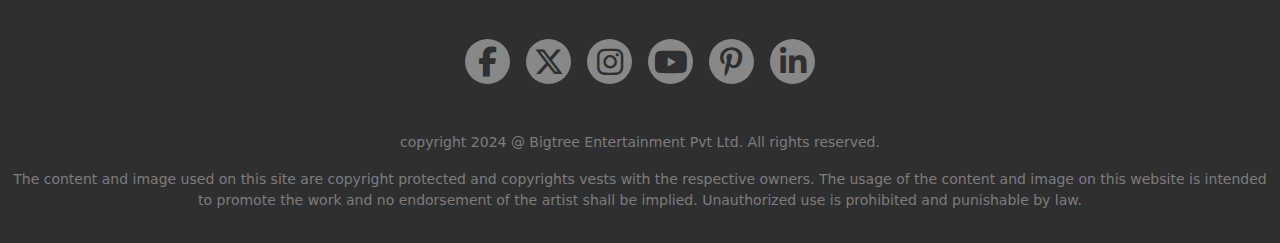
==== commit 08a0aecd: "bms work updated" ====
--- a/15.10.24/bookmyshowclone/index.html
+++ b/15.10.24/bookmyshowclone/index.html
@@ -14,9 +14,11 @@
 </head>
 <body>
 
+
 <nav class="navbar navbar-expand-sm navbar-dark bg-gray">
-  <div class="container-fluid">
-    <a class="navbar-brand" href="javascript:void(0)" style="color:black">Logo</a>
+  <div class="container-fluid">      <a class="navbar-brand" href="#">
+    <img src="images/logo.svg" alt="Logo" style="color: white;" >
+  </a>
     <button class="navbar-toggler" type="button" data-bs-toggle="collapse" data-bs-target="#mynavbar">
       <span class="navbar-toggler-icon"></span>
     </button>
@@ -171,6 +173,276 @@
       </div>
   </div>
 </div>
+<div id="premi" class="container-fluid my-5 d-flex flex-column ">
+  <img id="pre" class="img-fluid" src="images/Prem.png" alt="">
+
+  <div class="row justify-content-center">
+      <div class="col-md-2">
+          <div class="movie-card">
+              <img src="images/pr1.avif" alt="">
+              <div id="mov" class="movie-details">
+                  <h5 class="movie-title">Sidone in japan</h5>
+                  <p id="mov" class="movie-genre">French</p>
+              </div>
+          </div>
+      </div>
+      <div class="col-md-2">
+          <div class="movie-card">
+              <img src="images/pr2.avif" alt="">
+              <div class="movie-details">
+                  <h5 id="mov" class="movie-title">The Good The Bad The Weird</h5>
+                  <p id="mov" class="movie-genre">English</p>
+              </div>
+          </div>
+      </div>
+      <div class="col-md-2">
+          <div class="movie-card">
+              <img src="images/pr3.avif" alt="">
+              <div class="movie-details">
+                  <h5 id="mov" class="movie-title">Bang Bang!</h5>
+                  <p id="mov" class="movie-genre">Hindi</p>
+              </div>
+          </div>
+      </div>
+      <div class="col-md-2">
+          <div class="movie-card">
+              <img src="images/pr4.avif" alt="">
+              <div class="movie-details">
+                  <h5 id="mov" class="movie-title">The Layoff Party</h5>
+                  <p id="mov" class="movie-genre">Hindi</p>
+              </div>
+          </div>
+      </div>
+      <div class="col-md-2">
+          <div class="movie-card">
+              <img src="images/pr5.avif" alt="">
+              <div class="movie-details">
+                  <h5 id="mov" class="movie-title">Shyamchi Aai</h5>
+                  <p id="mov" class="movie-genre">Marathi</p>
+              </div>
+          </div>
+      </div>
+  </div>
+</div>
+<footer style="overflow-y: hidden;" class="footer py-3 d-none d-md-block">
+  <div class="container-fluid">
+      <div class="row justify-content-center text-center text-md-start">
+          <div class="col-md-10">
+              <p class="text-white" style="white-space: nowrap;">
+                  <a href="#" class=" footer-logo text-white fw-bold text-decoration-none"><img src="img/icon1.png"
+                          alt="">List your Show &nbsp; &nbsp;</a>
+                  Got a show, event, activity or a great experience? Partner with us & get listed on BookMyShow
+                  <a id="contact" href="#" class="btn btn-danger ">Contact today! </a>
+              </p>
+          </div>
+
+          <div id="row" class="row justify-content-center">
+              <div class="icon-box col-12 col-md-4 col-lg-3 mb-3 text-center ">
+                  <i style="font-size: 30px;padding-top: 20px;" class="fa-regular fa-user fa-xm my-1 "></i>
+                  <p class="">24/7 Customer Care</p>
+              </div>
+              <div class="icon-box col-12 col-md-4 col-lg-3 mb-3 text-center">
+                  <i style="font-size: 30px;padding-top: 20px;" class="fa-solid fa-ticket my-1"></i>
+                  <p>Resend Booking Confirmation</p>
+              </div>
+              <div class="icon-box col-12 col-md-4 col-lg-3 mb-3 text-center">
+                  <i style="font-size: 30px;padding-top: 20px;" class="fa-regular fa-envelope my-1"></i>
+                  <p>Subscribe to the Newsletter</p>
+              </div>
+          </div>
+      </div>
+      <div class="container mt-3">
+          <h4 id="heading">MOVIES NOW SHOWING IN KOCHI</h4>
+          <p class="para"><a id="text1" href="">vettaiyan</a> |
+              <a id="text1" href="">A.R.M</a> |
+              <a id="text1" href="">Kishkindha Kaandam</a> |
+              <a id="text1" href="">Venom: The Last Dance</a> |
+              <a id="text1" href="">Jocker: Folie a Deux</a> |
+              <a id="text1" href="">Thekku Vadakku</a> |
+              <a id="text1" href="">Pushpaka Vimanam</a> |
+              <a id="text1" href="">Maliyaxhagan</a> |
+              <a id="text1" href="">Oru Kattil oru muri</a> |
+          </p>
+      </div>
+      <div class="container mt-3">
+          <h4 id="heading">MOVIES NOW SHOWING IN KOCHI</h4>
+          <p class="para"><a id="text1" href="">vettaiyan</a> |
+              <a id="text1" href="">A.R.M</a> |
+              <a id="text1" href="">Kishkindha Kaandam</a> |
+              <a id="text1" href="">Venom: The Last Dance</a> |
+              <a id="text1" href="">Jocker: Folie a Deux</a> |
+              <a id="text1" href="">Thekku Vadakku</a> |
+              <a id="text1" href="">Pushpaka Vimanam</a> |
+              <a id="text1" href="">Maliyaxhagan</a> |
+              <a id="text1" href="">Oru Kattil oru muri</a> |
+          </p>
+      </div>
+      <div class="container mt-3">
+          <h4 id="heading">MOVIES BY GENRE</h4>
+          <p class="para"><a id="text1" href="">Drama Movies</a> |
+              <a id="text1" href="">Action Movies</a> |
+              <a id="text1" href="">Thriller Movies</a> |
+              <a id="text1" href="">Period Movies</a> |
+              <a id="text1" href="">Horror Movies</a> |
+              <a id="text1" href="">Fantasy Movies</a> |
+              <a id="text1" href="">Suspense Movies</a> |
+              <a id="text1" href="">Romantic Movies</a> |
+              <a id="text1" href="">Comady Movies</a> |
+          </p>
+      </div>
+      <div class="container mt-3">
+          <h4 id="heading">MOVIES BY LANGUAGE</h4>
+          <p class="para"><a id="text1" href="">Movies in English</a> |
+              <a id="text1" href="">Movies in Malayalam</a> |
+              <a id="text1" href="">Movies in Tamil</a> |
+              <a id="text1" href="">Movies in Kannada</a> |
+              <a id="text1" href="">Movies in telugu</a> |
+              <a id="text1" href="">Movies in Hindi</a> |
+              <a id="text1" href="">Movies in sindihi</a> |
+              <a id="text1" href="">Movies in bengali</a> |
+              <a id="text1" href="">Movies in marathi</a> |
+          </p>
+      </div>
+      <div class="container mt-3">
+          <h4 id="heading">SPORTS EVENTS IN KOCHI</h4>
+          <p class="para">
+              <a href="" id="text1">Running</a> |
+              <a href="" id="text1">Kabaddi</a> |
+              <a href="" id="text1">Athletics</a> |
+              <a href="" id="text1">Motorsports</a> |
+              <a href="" id="text1">Card Games</a> |
+              <a href="" id="text1">Hockey</a> |
+              <a href="" id="text1">Rugby</a> |
+              <a href="" id="text1">Badminton</a> |
+              <a href="" id="text1">Boxing</a> |
+              <a href="" id="text1">Pool</a>
+          </p>
+
+          <h4 id="heading">EVENTS IN TOP CITIES</h4>
+          <p class="para">
+              <a href="" id="text1">Events in Mumbai</a> |
+              <a href="" id="text1">Events in Delhi-NCR</a> |
+              <a href="" id="text1">Events in Bengaluru</a> |
+              <a href="" id="text1">Events in Hyderabad</a> |
+              <a href="" id="text1">Events in Pune</a> |
+              <a href="" id="text1">Events in Ahmedabad</a> |
+              <a href="" id="text1">Events in Kolkata</a> |
+              <a href="" id="text1">Events in Kochi</a>
+          </p>
+
+          <h4 id="heading">CINEMAS IN TOP CITIES</h4>
+          <p class="para">
+              <a href="" id="text1">Cinemas in Mumbai</a> |
+              <a href="" id="text1">Cinemas in Delhi-NCR</a> |
+              <a href="" id="text1">Cinemas in Chennai</a> |
+              <a href="" id="text1">Cinemas in Bengaluru</a> |
+              <a href="" id="text1">Cinemas in Hyderabad</a> |
+              <a href="" id="text1">Cinemas in Pune</a> |
+              <a href="" id="text1">Cinemas in Ahmedabad</a> |
+              <a href="" id="text1">Cinemas in Kolkata</a> |
+              <a href="" id="text1">Cinemas in Kochi</a>
+          </p>
+
+          <h4 id="heading">PLAYS IN TOP CITIES</h4>
+          <p class="para">
+              <a href="" id="text1">Plays in Mumbai</a> |
+              <a href="" id="text1">Plays in Delhi-NCR</a> |
+              <a href="" id="text1">Plays in Chennai</a> |
+              <a href="" id="text1">Plays in Bengaluru</a> |
+              <a href="" id="text1">Plays in Hyderabad</a> |
+              <a href="" id="text1">Plays in Pune</a> |
+              <a href="" id="text1">Plays in Kolkata</a> |
+              <a href="" id="text1">Plays in Kochi</a>
+          </p>
+
+          <h4 id="heading">ACTIVITIES IN TOP CITIES</h4>
+          <p class="para">
+              <a href="" id="text1">Activities in Mumbai</a> |
+              <a href="" id="text1">Activities in Delhi-NCR</a> |
+              <a href="" id="text1">Activities in Chennai</a> |
+              <a href="" id="text1">Activities in Bengaluru</a> |
+              <a href="" id="text1">Activities in Hyderabad</a> |
+              <a href="" id="text1">Activities in Pune</a> |
+              <a href="" id="text1">Activities in Ahmedabad</a> |
+              <a href="" id="text1">Activities in Kolkata</a> |
+              <a href="" id="text1">Activities in Kochi</a>
+          </p>
+
+          <h4 id="heading">MOVIES NOW SHOWING</h4>
+          <p class="para">
+              <a href="" id="text1">Vettaiyan</a> |
+              <a href="" id="text1">Vicky Vidya ka Woh Wala Video</a> |
+              <a href="" id="text1">Jigra</a> |
+              <a href="" id="text1">Martin</a> |
+              <a href="" id="text1">Vettaiyan - The Hunter</a> |
+              <a href="" id="text1">Devara - Part 1</a> |
+              <a href="" id="text1">Viswam</a> |
+              <a href="" id="text1">The House of Dead Horror</a> |
+              <a href="" id="text1">Wild Roller Coaster</a> |
+              <a href="" id="text1">Bohurupi</a>
+          </p>
+
+          <h4 id="heading">COUNTRIES</h4>
+          <p class="para">
+              <a href="" id="text1">Indonesia</a> |
+              <a href="" id="text1">Singapore</a> |
+              <a href="" id="text1">UAE</a> |
+              <a href="" id="text1">Sri Lanka</a> |
+              <a href="" id="text1">West Indies</a>
+          </p>
+
+          <h4 id="heading">HELP</h4>
+          <p class="para">
+              <a href="" id="text1">About Us</a> |
+              <a href="" id="text1">Contact Us</a> |
+              <a href="" id="text1">Current Opening</a> |
+              <a href="" id="text1">Press Release</a> |
+              <a href="" id="text1">Press Coverage</a> |
+              <a href="" id="text1">Sitemap</a> |
+              <a href="" id="text1">FAQs</a> |
+              <a href="" id="text1">Terms and Conditions</a> |
+              <a href="" id="text1">Privacy Policy</a>
+          </p>
+
+          <h4 id="heading">BOOKMYSHOW EXCLUSIVES</h4>
+          <p class="para">
+              <a href="" id="text1">Lollapalooza India</a> |
+              <a href="" id="text1">Superstar</a> |
+              <a href="" id="text1">BookAChange</a> |
+              <a href="" id="text1">Corporate Vouchers</a> |
+              <a href="" id="text1">Gift Cards</a> |
+              <a href="" id="text1">List My Show</a> |
+              <a href="" id="text1">Offers</a> |
+              <a href="" id="text1">Stream</a> |
+              <a href="" id="text1">Trailers</a>
+          </p>
+      </div>
+      <div class="line mt-5">
+          <hr class="left-line">
+          <img src="images/logo.svg" alt="Logo" class="logo">
+          <hr class="right-line">
+      </div>
+      <div class=" social mt-5 d-flex justify-content-center ">
+          <i id="social1" class="fa-brands fa-facebook-f mx-2"></i>
+          <i id="social1" class="fa-brands fa-x-twitter mx-2"></i>
+          <i id="social1" class="fa-brands fa-instagram mx-2"></i>
+          <i id="social1" class="fa-brands fa-youtube mx-2"></i>
+          <i id="social1" class="fa-brands fa-pinterest-p mx-2"></i>
+          <i id="social1" class="fa-brands fa-linkedin-in mx-2"></i>
+          </p>
+      </div>
+
+      <div class="text-center  ">
+          <p id="text2" class="mt-5 ">copyright 2024 @ Bigtree Entertainment Pvt Ltd. All rights reserved.</p>
+          <p id="text2">The content and image used on this site are copyright protected and copyrights vests with the
+              respective owners. The usage of the content and image on this website is intended to promote the work
+              and no endorsement of the
+              artist shall be implied. Unauthorized use is prohibited and punishable by law.
+          </p>
+
+      </div>
+  </div>
+</footer>
 
 </body>
 </html>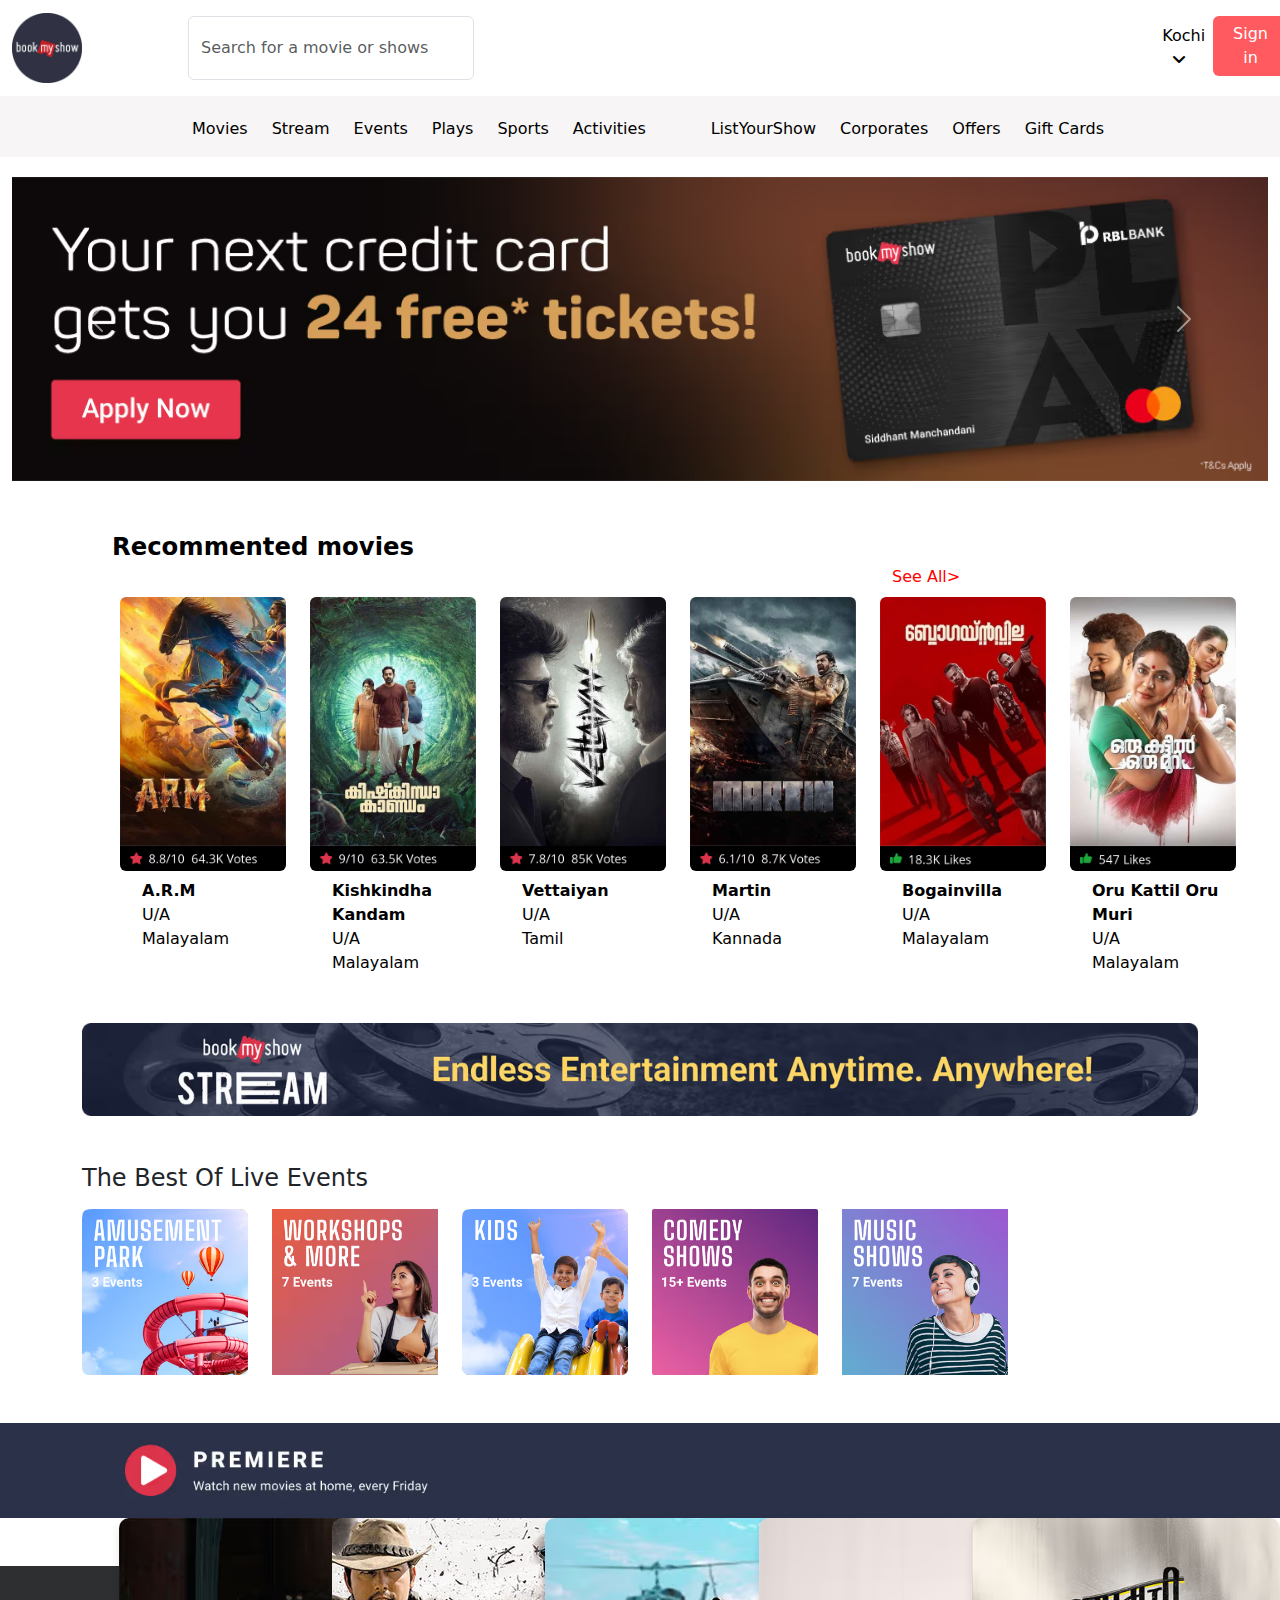
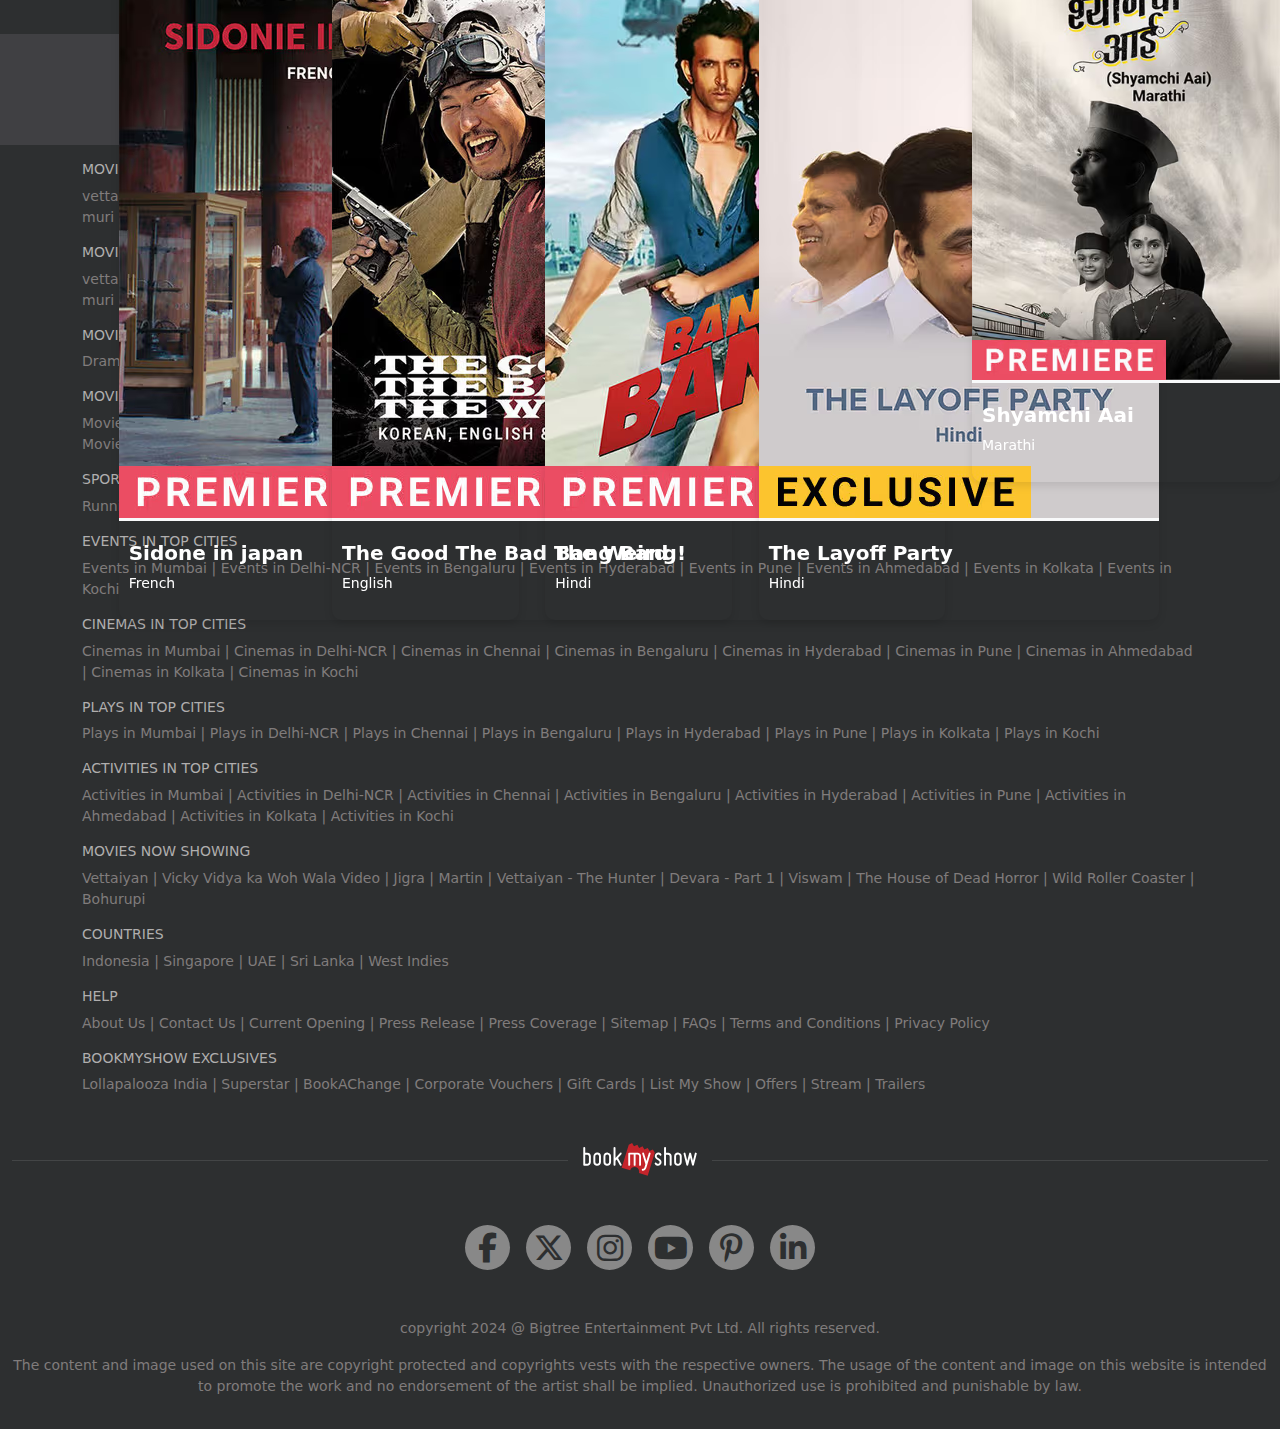
==== commit 1aa71837: "weekly task updates" ====
--- a/15.10.24/bookmyshowclone/index.html
+++ b/15.10.24/bookmyshowclone/index.html
@@ -17,7 +17,7 @@
 
 <nav class="navbar navbar-expand-sm navbar-dark bg-gray">
   <div class="container-fluid">      <a class="navbar-brand" href="#">
-    <img src="images/logo.svg" alt="Logo" style="color: white;" >
+    <img src="images/bms bl.png" width="70px" height="70px" alt="Logo" style="color: white;" >
   </a>
     <button class="navbar-toggler" type="button" data-bs-toggle="collapse" data-bs-target="#mynavbar">
       <span class="navbar-toggler-icon"></span>
@@ -124,11 +124,11 @@
   <a href="" style="padding-left: 780px;text-decoration: none;color: red;">See All></a>
     <div class="row ">
       <div class="col-md-2">
-        <a href="sec.html"><img src="./images/mv1.jpg" class="rounded img-fluid m-2" width="100%" alt=""></a>
+        <a href="arm.html"><img src="./images/mv2.jpg" class="rounded img-fluid m-2" width="100%" alt=""></a>
         <a href="" style="text-decoration: none;color: black;"><figcaption style="padding-left: 30px;"><b>A.R.M</b> <br> U/A <br> Malayalam</figcaption></a>
       </div>
       <div class="col-md-2" >
-        <a href="#"><img src="./images/mv2.jpg" class="rounded img-fluid m-2" width="100%" alt=""></a>
+        <a href="#"><img src="./images/mv1.jpg" class="rounded img-fluid m-2" width="100%" alt=""></a>
         <a href="" style="text-decoration: none;color: black;"><figcaption style="padding-left: 30px;"><b>Kishkindha Kandam</b> <br> U/A <br> Malayalam</figcaption></a>
       </div>
       <div class="col-md-2">
--- a/15.10.24/bookmyshowclone/style.css
+++ b/15.10.24/bookmyshowclone/style.css
@@ -63,7 +63,7 @@
     border-radius: 10px;
     overflow: hidden;
     margin-bottom: 20px;
-    position: relative;
+    position: absolute;
     box-shadow: 0 4px 8px rgba(0, 0, 0, 0.1);
 }
 .movie-card img {
@@ -134,7 +134,7 @@
     position: relative;
     background-size: cover;
     height: 500px;
-    background-image: url(img/arm.jpg);
+    background-image: url(images/arm.jpg);
 }
 #main1::before{
     content: "";
@@ -158,8 +158,6 @@
 
   
   .rating {
-    display: flex;
-    align-items: center;
     margin-top: 10px;
   }
 #star {
@@ -205,6 +203,7 @@
     background-color:rgb(51,51,51);
     padding: 10px;
     border-radius: 10px;
+    margin-left: 280px;
 }
 #ratebtn{
     background-color: rgb(255, 255, 255);
@@ -264,7 +263,8 @@
 .footer {
     background-color: #2d2f30;
     color: white;
-    width: 100%;
+    /* width: 100%; */
+    max-width: 100%;
   }
   
   .footer a {
